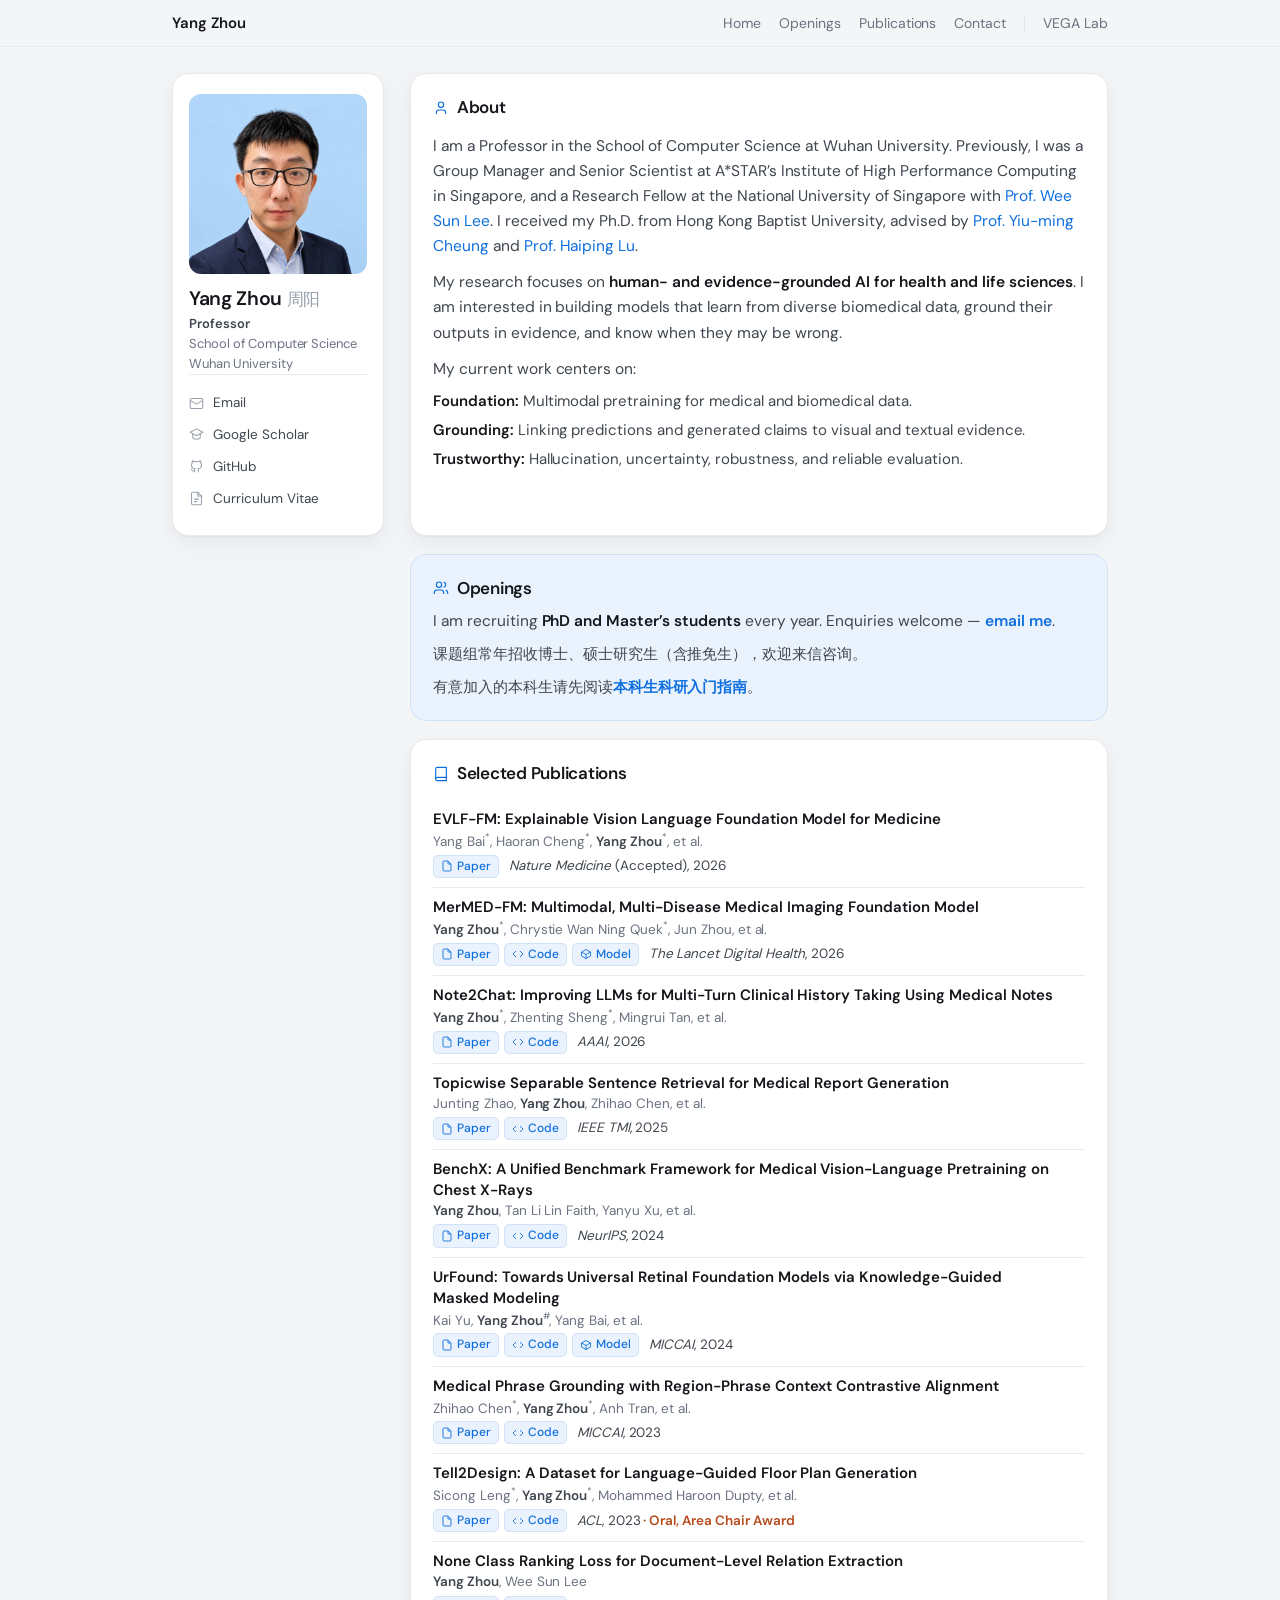
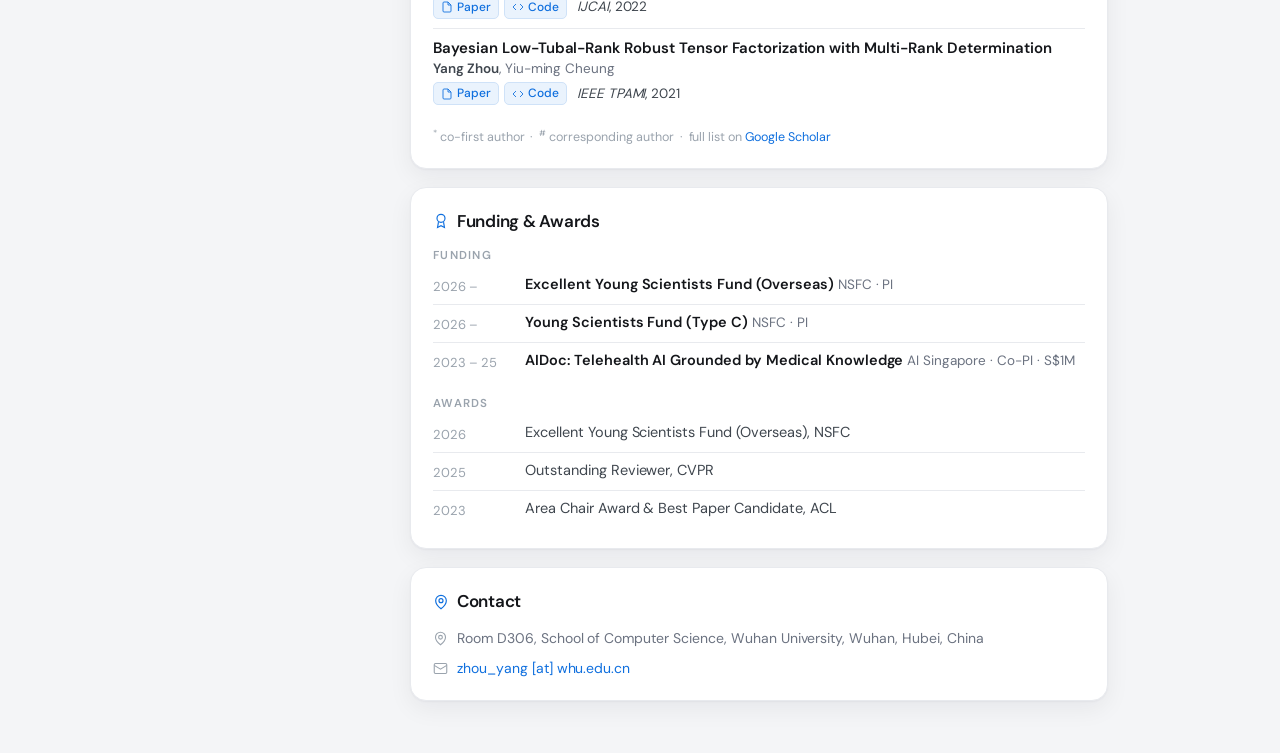
==== index.html @ aa8f76b2 "Lab landing page, DOI paper links, guide additions, committed reference generator - vega/index.html:" ====
<!doctype html>
<html lang="en">
<head>
<meta charset="utf-8">
<meta name="viewport" content="width=device-width, initial-scale=1">
<title>Yang Zhou — School of Computer Science, Wuhan University</title>
<meta name="description" content="Yang Zhou is a Professor in the School of Computer Science, Wuhan University, working on medical foundation models, vision–language models and trustworthy AI for healthcare.">
<meta name="author" content="Yang Zhou">
<link rel="icon" href="assets/favicon.svg" type="image/svg+xml">
<link rel="preload" as="font" type="font/woff2" href="assets/fonts/dmsans.woff2" crossorigin>
<link rel="stylesheet" href="assets/css/style.css">
<script type="application/ld+json">
{"@context":"https://schema.org","@type":"Person","name":"Yang Zhou","alternateName":"周阳",
"jobTitle":"Professor",
"affiliation":{"@type":"CollegeOrUniversity","name":"School of Computer Science, Wuhan University"},
"knowsAbout":["Medical image analysis","Foundation models","Vision-language models","Multimodal large language models","Trustworthy AI for healthcare"],
"sameAs":["https://scholar.google.com/citations?user=_-cbldUAAAAJ","https://github.com/yangzhou12"]}
</script>
</head>
<body>

<nav class="top">
  <div class="in">
    <a class="brand" href="#top">Yang Zhou</a>
    <ul>
      <li><a href="#top">Home</a></li>
      <li><a href="#openings">Openings</a></li>
      <li><a href="#publications">Publications</a></li>
      <li><a href="#contact">Contact</a></li>
      <li class="bar" aria-hidden="true"></li>
      <li><a href="vega/index.html">VEGA Lab</a></li>
    </ul>
  </div>
</nav>

<main class="shell" id="top">

  <aside class="rail card">
      <img src="assets/img/portrait.jpg" alt="Yang Zhou" width="180" height="180">
      <div>
        <h1>Yang Zhou <span class="cn">周阳</span></h1>
        <p class="post"><b>Professor</b><br>School of Computer Science<br>Wuhan University</p>
      </div>
      <nav>
        <a href="#contact" data-u="zhou_yang" data-d="whu.edu.cn"><svg class="icon" viewBox="0 0 24 24" fill="none" stroke="currentColor" aria-hidden="true"><rect x="2" y="4" width="20" height="16" rx="2"></rect><path d="m2 7 10 6 10-6"></path></svg>Email</a>
        <a href="https://scholar.google.com/citations?user=_-cbldUAAAAJ&amp;hl=en" rel="noopener"><svg class="icon" viewBox="0 0 24 24" fill="none" stroke="currentColor" aria-hidden="true"><path d="M12 3 2 8.5 12 14l10-5.5L12 3Z"></path><path d="M6 11v5.5c0 1.7 2.7 3 6 3s6-1.3 6-3V11"></path></svg>Google Scholar</a>
        <a href="https://github.com/yangzhou12" rel="noopener"><svg class="icon" viewBox="0 0 24 24" fill="none" stroke="currentColor" aria-hidden="true"><path d="M9 19c-4.5 1.5-4.5-2.5-6-3m12 5v-3.5c0-1 .1-1.4-.5-2 2.8-.3 5.5-1.4 5.5-6a4.6 4.6 0 0 0-1.3-3.2 4.3 4.3 0 0 0-.1-3.2s-1.1-.3-3.5 1.3a12 12 0 0 0-6.2 0C6.5 2.8 5.4 3.1 5.4 3.1a4.3 4.3 0 0 0-.1 3.2A4.6 4.6 0 0 0 4 9.5c0 4.6 2.7 5.7 5.5 6-.6.6-.6 1.2-.5 2V21"></path></svg>GitHub</a>
        <a href="ZY_CV_short.pdf"><svg class="icon" viewBox="0 0 24 24" fill="none" stroke="currentColor" aria-hidden="true"><path d="M14 2H6a2 2 0 0 0-2 2v16a2 2 0 0 0 2 2h12a2 2 0 0 0 2-2V8Z"></path><path d="M14 2v6h6"></path><path d="M8 13h8M8 17h5"></path></svg>Curriculum Vitae</a>
      </nav>
  </aside>

  <section class="card" id="about">
      <h2><svg class="icon" viewBox="0 0 24 24" fill="none" stroke="currentColor" aria-hidden="true"><path d="M19 21v-2a4 4 0 0 0-4-4H9a4 4 0 0 0-4 4v2"></path><circle cx="12" cy="7" r="4"></circle></svg> About</h2>
      <p>
        I am a Professor in the School of Computer Science at Wuhan University. Previously, I was a
        Group Manager and Senior Scientist at A*STAR&rsquo;s Institute of High Performance Computing
        in Singapore, and a Research Fellow at the National University of Singapore with
        <a href="https://www.comp.nus.edu.sg/~leews/" rel="noopener">Prof. Wee Sun Lee</a>.
        I received my Ph.D. from Hong Kong Baptist University, advised by
        <a href="https://www.comp.hkbu.edu.hk/~ymc/" rel="noopener">Prof. Yiu-ming Cheung</a>
        and <a href="https://haipinglu.github.io/" rel="noopener">Prof. Haiping Lu</a>.
      </p>
      <p>
        My research focuses on <b>human- and evidence-grounded AI for health and life sciences</b>.
        I am interested in building models that learn from diverse biomedical data, ground their
        outputs in evidence, and know when they may be wrong.
      </p>
      <p class="lead-in">My current work centers on:</p>
      <ul class="threads">
        <li><b>Foundation:</b> Multimodal pretraining for medical and biomedical data.</li>
        <li><b>Grounding:</b> Linking predictions and generated claims to visual and textual evidence.</li>
        <li><b>Trustworthy:</b> Hallucination, uncertainty, robustness, and reliable evaluation.</li>
      </ul>
  </section>

  <section class="card openings" id="openings">
      <h2><svg class="icon" viewBox="0 0 24 24" fill="none" stroke="currentColor" aria-hidden="true"><path d="M16 21v-2a4 4 0 0 0-4-4H6a4 4 0 0 0-4 4v2"></path><circle cx="9" cy="7" r="4"></circle><path d="M22 21v-2a4 4 0 0 0-3-3.9"></path><path d="M16 3.1a4 4 0 0 1 0 7.8"></path></svg> Openings</h2>
      <p>
        I am recruiting <b>PhD and Master&rsquo;s students</b> every year. Enquiries welcome &mdash;
        <a href="#contact" data-u="zhou_yang" data-d="whu.edu.cn">email me</a>.
      </p>
      <p class="zh" lang="zh-CN">课题组常年招收博士、硕士研究生（含推免生），欢迎来信咨询。</p>
      <p class="zh" lang="zh-CN">有意加入的本科生请先阅读<a href="vega/research-guide.html">本科生科研入门指南</a>。</p>
  </section>

  <section class="card" id="publications">
      <h2><svg class="icon" viewBox="0 0 24 24" fill="none" stroke="currentColor" aria-hidden="true"><path d="M4 19.5A2.5 2.5 0 0 1 6.5 17H20"></path><path d="M6.5 2H20v20H6.5A2.5 2.5 0 0 1 4 19.5v-15A2.5 2.5 0 0 1 6.5 2Z"></path></svg> Selected Publications</h2>
        <div class="pub">
          <div class="t">EVLF-FM: Explainable Vision Language Foundation Model for Medicine</div>
          <div class="au">Yang Bai<sup>*</sup>, Haoran Cheng<sup>*</sup>, <b>Yang Zhou</b><sup>*</sup>, et al.</div>
          <div class="vn"><span class="lk"><a href="https://arxiv.org/pdf/2509.24231" rel="noopener"><svg class="icon" viewBox="0 0 24 24" fill="none" stroke="currentColor" aria-hidden="true"><path d="M14 2H6a2 2 0 0 0-2 2v16a2 2 0 0 0 2 2h12a2 2 0 0 0 2-2V8Z"></path><path d="M14 2v6h6"></path></svg>Paper</a></span><span><em>Nature Medicine</em> (Accepted), 2026</span></div>
        </div>
        <div class="pub">
          <div class="t">MerMED-FM: Multimodal, Multi-Disease Medical Imaging Foundation Model</div>
          <div class="au"><b>Yang Zhou</b><sup>*</sup>, Chrystie Wan Ning Quek<sup>*</sup>, Jun Zhou, et al.</div>
          <div class="vn"><span class="lk"><a href="https://doi.org/10.1016/j.landig.2026.101007" rel="noopener"><svg class="icon" viewBox="0 0 24 24" fill="none" stroke="currentColor" aria-hidden="true"><path d="M14 2H6a2 2 0 0 0-2 2v16a2 2 0 0 0 2 2h12a2 2 0 0 0 2-2V8Z"></path><path d="M14 2v6h6"></path></svg>Paper</a><a href="https://github.com/yangzhou12/MerMED" rel="noopener"><svg class="icon" viewBox="0 0 24 24" fill="none" stroke="currentColor" aria-hidden="true"><path d="m16 18 6-6-6-6M8 6l-6 6 6 6"></path></svg>Code</a><a href="https://huggingface.co/youngzhou12/MerMED" rel="noopener"><svg class="icon" viewBox="0 0 24 24" fill="none" stroke="currentColor" aria-hidden="true"><path d="m21 8-9-5-9 5v8l9 5 9-5Z"></path><path d="m3 8 9 5 9-5"></path><path d="M12 13v9"></path></svg>Model</a></span><span><em>The Lancet Digital Health</em>, 2026</span></div>
        </div>
        <div class="pub">
          <div class="t">Note2Chat: Improving LLMs for Multi-Turn Clinical History Taking Using Medical Notes</div>
          <div class="au"><b>Yang Zhou</b><sup>*</sup>, Zhenting Sheng<sup>*</sup>, Mingrui Tan, et al.</div>
          <div class="vn"><span class="lk"><a href="https://ojs.aaai.org/index.php/AAAI/article/view/40821/44782" rel="noopener"><svg class="icon" viewBox="0 0 24 24" fill="none" stroke="currentColor" aria-hidden="true"><path d="M14 2H6a2 2 0 0 0-2 2v16a2 2 0 0 0 2 2h12a2 2 0 0 0 2-2V8Z"></path><path d="M14 2v6h6"></path></svg>Paper</a><a href="https://github.com/zhentingsheng/Note2Chat" rel="noopener"><svg class="icon" viewBox="0 0 24 24" fill="none" stroke="currentColor" aria-hidden="true"><path d="m16 18 6-6-6-6M8 6l-6 6 6 6"></path></svg>Code</a></span><span><em>AAAI</em>, 2026</span></div>
        </div>
        <div class="pub">
          <div class="t">Topicwise Separable Sentence Retrieval for Medical Report Generation</div>
          <div class="au">Junting Zhao, <b>Yang Zhou</b>, Zhihao Chen, et al.</div>
          <div class="vn"><span class="lk"><a href="https://doi.org/10.1109/TMI.2024.3507076" rel="noopener"><svg class="icon" viewBox="0 0 24 24" fill="none" stroke="currentColor" aria-hidden="true"><path d="M14 2H6a2 2 0 0 0-2 2v16a2 2 0 0 0 2 2h12a2 2 0 0 0 2-2V8Z"></path><path d="M14 2v6h6"></path></svg>Paper</a><a href="https://github.com/CindyZJT/Teaser" rel="noopener"><svg class="icon" viewBox="0 0 24 24" fill="none" stroke="currentColor" aria-hidden="true"><path d="m16 18 6-6-6-6M8 6l-6 6 6 6"></path></svg>Code</a></span><span><em>IEEE TMI</em>, 2025</span></div>
        </div>
        <div class="pub">
          <div class="t">BenchX: A Unified Benchmark Framework for Medical Vision-Language Pretraining on Chest X-Rays</div>
          <div class="au"><b>Yang Zhou</b>, Tan Li Lin Faith, Yanyu Xu, et al.</div>
          <div class="vn"><span class="lk"><a href="https://proceedings.neurips.cc/paper_files/paper/2024/file/0cb35e10bf7bb73d10c12414edbd63fd-Paper-Datasets_and_Benchmarks_Track.pdf" rel="noopener"><svg class="icon" viewBox="0 0 24 24" fill="none" stroke="currentColor" aria-hidden="true"><path d="M14 2H6a2 2 0 0 0-2 2v16a2 2 0 0 0 2 2h12a2 2 0 0 0 2-2V8Z"></path><path d="M14 2v6h6"></path></svg>Paper</a><a href="https://github.com/yangzhou12/BenchX" rel="noopener"><svg class="icon" viewBox="0 0 24 24" fill="none" stroke="currentColor" aria-hidden="true"><path d="m16 18 6-6-6-6M8 6l-6 6 6 6"></path></svg>Code</a></span><span><em>NeurIPS</em>, 2024</span></div>
        </div>
        <div class="pub">
          <div class="t">UrFound: Towards Universal Retinal Foundation Models via Knowledge-Guided Masked Modeling</div>
          <div class="au">Kai Yu, <b>Yang Zhou</b><sup>#</sup>, Yang Bai, et al.</div>
          <div class="vn"><span class="lk"><a href="https://doi.org/10.1007/978-3-031-72390-2_70" rel="noopener"><svg class="icon" viewBox="0 0 24 24" fill="none" stroke="currentColor" aria-hidden="true"><path d="M14 2H6a2 2 0 0 0-2 2v16a2 2 0 0 0 2 2h12a2 2 0 0 0 2-2V8Z"></path><path d="M14 2v6h6"></path></svg>Paper</a><a href="https://github.com/yukkai/UrFound" rel="noopener"><svg class="icon" viewBox="0 0 24 24" fill="none" stroke="currentColor" aria-hidden="true"><path d="m16 18 6-6-6-6M8 6l-6 6 6 6"></path></svg>Code</a><a href="https://huggingface.co/yyyyk/UrFound" rel="noopener"><svg class="icon" viewBox="0 0 24 24" fill="none" stroke="currentColor" aria-hidden="true"><path d="m21 8-9-5-9 5v8l9 5 9-5Z"></path><path d="m3 8 9 5 9-5"></path><path d="M12 13v9"></path></svg>Model</a></span><span><em>MICCAI</em>, 2024</span></div>
        </div>
        <div class="pub">
          <div class="t">Medical Phrase Grounding with Region-Phrase Context Contrastive Alignment</div>
          <div class="au">Zhihao Chen<sup>*</sup>, <b>Yang Zhou</b><sup>*</sup>, Anh Tran, et al.</div>
          <div class="vn"><span class="lk"><a href="https://doi.org/10.1007/978-3-031-43990-2_35" rel="noopener"><svg class="icon" viewBox="0 0 24 24" fill="none" stroke="currentColor" aria-hidden="true"><path d="M14 2H6a2 2 0 0 0-2 2v16a2 2 0 0 0 2 2h12a2 2 0 0 0 2-2V8Z"></path><path d="M14 2v6h6"></path></svg>Paper</a><a href="https://github.com/eraserNut/MedRPG" rel="noopener"><svg class="icon" viewBox="0 0 24 24" fill="none" stroke="currentColor" aria-hidden="true"><path d="m16 18 6-6-6-6M8 6l-6 6 6 6"></path></svg>Code</a></span><span><em>MICCAI</em>, 2023</span></div>
        </div>
        <div class="pub">
          <div class="t">Tell2Design: A Dataset for Language-Guided Floor Plan Generation</div>
          <div class="au">Sicong Leng<sup>*</sup>, <b>Yang Zhou</b><sup>*</sup>, Mohammed Haroon Dupty, et al.</div>
          <div class="vn"><span class="lk"><a href="https://aclanthology.org/2023.acl-long.820.pdf" rel="noopener"><svg class="icon" viewBox="0 0 24 24" fill="none" stroke="currentColor" aria-hidden="true"><path d="M14 2H6a2 2 0 0 0-2 2v16a2 2 0 0 0 2 2h12a2 2 0 0 0 2-2V8Z"></path><path d="M14 2v6h6"></path></svg>Paper</a><a href="https://github.com/LengSicong/Tell2Design" rel="noopener"><svg class="icon" viewBox="0 0 24 24" fill="none" stroke="currentColor" aria-hidden="true"><path d="m16 18 6-6-6-6M8 6l-6 6 6 6"></path></svg>Code</a></span><span><em>ACL</em>, 2023<span class="award"> &middot; Oral, Area Chair Award</span></span></div>
        </div>
        <div class="pub">
          <div class="t">None Class Ranking Loss for Document-Level Relation Extraction</div>
          <div class="au"><b>Yang Zhou</b>, Wee Sun Lee</div>
          <div class="vn"><span class="lk"><a href="https://www.ijcai.org/proceedings/2022/0630.pdf" rel="noopener"><svg class="icon" viewBox="0 0 24 24" fill="none" stroke="currentColor" aria-hidden="true"><path d="M14 2H6a2 2 0 0 0-2 2v16a2 2 0 0 0 2 2h12a2 2 0 0 0 2-2V8Z"></path><path d="M14 2v6h6"></path></svg>Paper</a><a href="https://github.com/yangzhou12/NCRL" rel="noopener"><svg class="icon" viewBox="0 0 24 24" fill="none" stroke="currentColor" aria-hidden="true"><path d="m16 18 6-6-6-6M8 6l-6 6 6 6"></path></svg>Code</a></span><span><em>IJCAI</em>, 2022</span></div>
        </div>
        <div class="pub">
          <div class="t">Bayesian Low-Tubal-Rank Robust Tensor Factorization with Multi-Rank Determination</div>
          <div class="au"><b>Yang Zhou</b>, Yiu-ming Cheung</div>
          <div class="vn"><span class="lk"><a href="https://doi.org/10.1109/TPAMI.2019.2923240" rel="noopener"><svg class="icon" viewBox="0 0 24 24" fill="none" stroke="currentColor" aria-hidden="true"><path d="M14 2H6a2 2 0 0 0-2 2v16a2 2 0 0 0 2 2h12a2 2 0 0 0 2-2V8Z"></path><path d="M14 2v6h6"></path></svg>Paper</a><a href="https://github.com/yangzhou12/BTRTF" rel="noopener"><svg class="icon" viewBox="0 0 24 24" fill="none" stroke="currentColor" aria-hidden="true"><path d="m16 18 6-6-6-6M8 6l-6 6 6 6"></path></svg>Code</a></span><span><em>IEEE TPAMI</em>, 2021</span></div>
        </div>
      <p class="note">
        <sup>*</sup> co-first author &nbsp;&middot;&nbsp; <sup>#</sup> corresponding author
        &nbsp;&middot;&nbsp; full list on <a href="https://scholar.google.com/citations?user=_-cbldUAAAAJ&amp;hl=en" rel="noopener">Google Scholar</a>
      </p>
  </section>

  <section class="card" id="funding">
      <h2><svg class="icon" viewBox="0 0 24 24" fill="none" stroke="currentColor" aria-hidden="true"><circle cx="12" cy="8" r="6"></circle><path d="m8.2 13.6-1.4 8L12 19l5.2 2.6-1.4-8"></path></svg> Funding &amp; Awards</h2>
      <h3>Funding</h3>
        <div class="row rec"><div class="yr">2026 &ndash;</div><div class="d"><b>Excellent Young Scientists Fund (Overseas)</b> <span class="m">NSFC &middot; PI</span></div></div>
        <div class="row rec"><div class="yr">2026 &ndash;</div><div class="d"><b>Young Scientists Fund (Type C)</b> <span class="m">NSFC &middot; PI</span></div></div>
        <div class="row rec"><div class="yr">2023 &ndash; 25</div><div class="d"><b>AIDoc: Telehealth AI Grounded by Medical Knowledge</b> <span class="m">AI Singapore &middot; Co-PI &middot; S$1M</span></div></div>
      <h3>Awards</h3>
        <div class="row rec"><div class="yr">2026</div><div class="d">Excellent Young Scientists Fund (Overseas), NSFC</div></div>
        <div class="row rec"><div class="yr">2025</div><div class="d">Outstanding Reviewer, CVPR</div></div>
        <div class="row rec"><div class="yr">2023</div><div class="d">Area Chair Award &amp; Best Paper Candidate, ACL</div></div>
  </section>

  <section class="card" id="contact">
      <h2><svg class="icon" viewBox="0 0 24 24" fill="none" stroke="currentColor" aria-hidden="true"><path d="M20 10c0 6-8 12-8 12s-8-6-8-12a8 8 0 0 1 16 0Z"></path><circle cx="12" cy="10" r="3"></circle></svg> Contact</h2>
      <div class="foot">
        <span><svg class="icon" viewBox="0 0 24 24" fill="none" stroke="currentColor" aria-hidden="true"><path d="M20 10c0 6-8 12-8 12s-8-6-8-12a8 8 0 0 1 16 0Z"></path><circle cx="12" cy="10" r="3"></circle></svg>Room D306, School of Computer Science, Wuhan University, Wuhan, Hubei, China</span>
        <span><svg class="icon" viewBox="0 0 24 24" fill="none" stroke="currentColor" aria-hidden="true"><rect x="2" y="4" width="20" height="16" rx="2"></rect><path d="m2 7 10 6 10-6"></path></svg><a data-u="zhou_yang" data-d="whu.edu.cn">zhou_yang [at] whu.edu.cn</a></span>
      </div>
  </section>

</main>

<script>
/* No address appears in the markup or in the rendered text: links carry the
   parts, and the mailto: is assembled at runtime. Beats regex harvesters at
   both levels; the visible "[at]" form stays readable with JS off. */
(function () {
  var a = document.querySelectorAll('a[data-u]'), i, s;
  for (i = 0; i < a.length; i++) {
    s = a[i].getAttribute('data-s');
    a[i].href = 'mailto:' + a[i].getAttribute('data-u') + '@' + a[i].getAttribute('data-d') +
      (s ? '?subject=' + encodeURIComponent(s) : '');
  }
})();
</script>
</body>
</html>
---- assets/css/style.css ----
/* ==========================================================================
   Yang Zhou — School of Computer Science, Wuhan University
   Layout system follows maureenzou.github.io: a 980px shell split into an
   identity rail plus a fluid content column, white cards on a light grey
   ground, soft shadows, a compact type scale, and page-level tabs on top.
   Every list on the page shares one row grid, so years and text align
   across publications, funding and awards.
   DM Sans is self-hosted from assets/fonts/ — nothing loads from a CDN, so
   the page renders identically inside and outside China.
   ========================================================================== */

@font-face{font-family:'DM Sans';font-style:normal;font-weight:300 700;
  font-display:swap;src:url('../fonts/dmsans.woff2') format('woff2')}

:root{
  --shell:980px;
  --rail:212px;
  --gutter:78px;            /* one left column for every list; fits "Foundation" */
  --bg:#f4f5f7;
  --card:#ffffff;
  --ink:#14161a;
  --body:#3f464e;
  --muted:#6b7280;
  --faint:#9aa3ad;
  --line:#e8eaee;
  --line-2:#dfe3e8;
  --accent:#0f6fde;
  --accent-dark:#0a52a8;
  --accent-soft:#eaf3fd;
  --accent-edge:#cfe2f8;
  --award:#b4491c;
  --r:12px;
  --r-lg:16px;
  --shadow:0 1px 2px rgba(16,24,40,.04), 0 8px 24px rgba(16,24,40,.06);
  --font:'DM Sans',-apple-system,BlinkMacSystemFont,'Segoe UI',
         'PingFang SC','Hiragino Sans GB','Microsoft YaHei',Helvetica,Arial,sans-serif;
}

*,*::before,*::after{box-sizing:border-box}
body{
  margin:0;background:var(--bg);color:var(--body);
  font-family:var(--font);font-size:15.5px;line-height:1.62;
  letter-spacing:-.002em;font-synthesis:weight style;-webkit-font-smoothing:antialiased;
}
img{max-width:100%;display:block}
p{margin:0 0 11px}
ul{margin:0;padding:0;list-style:none}
sup{font-size:.7em}
b,strong{font-weight:600;color:var(--ink)}
em{font-style:italic}
code{font-family:ui-monospace,Menlo,Consolas,monospace;font-size:.84em;
  background:#f1f4f8;border:1px solid var(--line);border-radius:4px;padding:1px 5px;color:var(--ink)}
a{color:var(--accent);text-decoration:none}
a:hover{color:var(--accent-dark);text-decoration:underline;text-underline-offset:2px}
:focus-visible{outline:2px solid var(--accent);outline-offset:2px;border-radius:3px}
.icon{width:15px;height:15px;flex:none;stroke-width:1.75}

/* --------------------------------------------------------------- topbar -- */
.top{position:sticky;top:0;z-index:30;background:rgba(244,245,247,.9);
  backdrop-filter:saturate(180%) blur(10px);border-bottom:1px solid var(--line)}
.top .in{max-width:var(--shell);margin:0 auto;padding:11px 22px;
  display:flex;align-items:center;justify-content:space-between;gap:16px}
.top .brand{font-size:15px;font-weight:600;color:var(--ink);white-space:nowrap}
.top .brand:hover{color:var(--accent);text-decoration:none}
.top ul{display:flex;align-items:center;gap:18px;font-size:14px;
  overflow-x:auto;scrollbar-width:none}
.top ul::-webkit-scrollbar{display:none}
.top ul a{color:var(--muted);white-space:nowrap}
.top ul a:hover{color:var(--accent);text-decoration:none}
.top .bar{width:1px;height:15px;background:var(--line-2);flex:none}

/* ---------------------------------------------------------------- shell -- */
/* the rail and the About card share grid row 1, so they are the same height;
   every later section sits alone in column 2 */
.shell{max-width:var(--shell);margin:0 auto;padding:26px 22px 52px;
  display:grid;grid-template-columns:var(--rail) minmax(0,1fr);gap:18px 26px}
.shell > .rail{grid-column:1;grid-row:1}
.shell > section{grid-column:2}

/* ----------------------------------------------------------------- rail -- */
/* not sticky: it scrolls with the page */
.rail.card{padding:20px 16px;display:flex;flex-direction:column}
.rail img{width:100%;border-radius:var(--r);margin-bottom:13px}
.rail h1{margin:0 0 3px;font-size:19.5px;font-weight:600;color:var(--ink);
  letter-spacing:-.018em;line-height:1.2}
.rail h1 .cn{color:var(--faint);font-weight:400;font-size:.85em}
.rail .post{margin:0;font-size:13px;line-height:1.55;color:var(--muted)}
.rail .post b{color:var(--body);font-weight:600}
.rail nav{display:flex;flex-direction:column;margin-top:auto;
  padding-top:12px;border-top:1px solid var(--line)}
.rail nav a{display:flex;align-items:center;gap:9px;padding:5px 0;
  font-size:13.5px;color:var(--body)}
.rail nav a:hover{color:var(--accent);text-decoration:none}
.rail nav .icon{color:var(--faint)}
.rail nav a:hover .icon{color:var(--accent)}

/* ---------------------------------------------------------------- cards -- */
.card{background:var(--card);border:1px solid var(--line);border-radius:var(--r-lg);
  box-shadow:var(--shadow)}
.shell > section.card{padding:20px 22px;min-width:0}
h2{margin:0 0 12px;font-size:17px;font-weight:600;color:var(--ink);
  letter-spacing:-.015em;display:flex;align-items:center;gap:8px}
h2 .icon{width:16px;height:16px;color:var(--accent)}
.card > p:last-child{margin-bottom:0}

/* ------------------------------------------------------- research threads -- */
/* the label runs inline so each item gets the card's full width and a
   larger size; 15px leaves the longest line ~5% spare */
.lead-in{margin-bottom:8px}
.threads{display:flex;flex-direction:column;gap:6px;margin:0}
.threads li{font-size:15px;line-height:1.55;color:var(--body);text-wrap:pretty}
.threads li b{color:var(--ink);font-weight:600}

/* ------------------------------------------------------------------ rows -- */
/* publications, funding and awards all share this grid so they line up */
.row{display:grid;grid-template-columns:var(--gutter) minmax(0,1fr);gap:0 14px;padding:10px 0}
.row + .row{border-top:1px solid var(--line)}
.row .yr{color:var(--faint);font-size:13px;padding-top:2px;
  font-variant-numeric:tabular-nums;white-space:nowrap}
/* publications: title / authors / links then venue-year-award */
.pub{padding:9px 0}
.pub + .pub{border-top:1px solid var(--line)}
.pub .t{font-size:15px;font-weight:600;color:var(--ink);line-height:1.4;text-wrap:pretty}
.pub .au{font-size:13.5px;color:var(--muted);line-height:1.5}
.pub .au b{color:var(--body);font-weight:600}
.pub .vn{display:flex;flex-wrap:wrap;align-items:center;gap:4px 10px;
  font-size:13.5px;color:var(--body);line-height:1.5;margin-top:3px}
.pub .vn em{color:inherit;font-style:italic}
.pub .award{color:var(--award);font-weight:600}
.pub .lk{display:inline-flex;gap:5px;flex:none}
.pub .lk a{display:inline-flex;align-items:center;gap:4px;font-size:12px;font-weight:500;
  color:var(--accent);border:1px solid var(--accent-edge);background:var(--accent-soft);
  border-radius:5px;padding:1px 7px;line-height:1.6;white-space:nowrap}
.pub .lk a:hover{background:var(--accent);border-color:var(--accent);color:#fff;text-decoration:none}
.pub .lk .icon{width:12px;height:12px}
.note{color:var(--faint);font-size:12.5px;padding-top:12px;margin:0}

.rec{padding:7px 0}
.rec .d{font-size:14.5px;line-height:1.5;text-wrap:pretty}
.rec .d b{color:var(--ink);font-weight:600}
.rec .d .m{color:var(--muted);font-size:13.5px;white-space:nowrap}
h3{margin:15px 0 1px;font-size:11.5px;font-weight:600;letter-spacing:.11em;
  text-transform:uppercase;color:var(--faint)}
h3:first-of-type{margin-top:0}

/* -------------------------------------------------------------- openings -- */
/* the one call to action on the page, so it is the one tinted card */
.openings{background:var(--accent-soft);border-color:var(--accent-edge);box-shadow:none}
.openings.card{padding:15px 22px}
.openings h2{margin-bottom:7px}
.openings a{font-weight:600}
.zh{font-size:14.5px;line-height:1.8}
.openings p{margin:0 0 7px}
.openings p:last-child{margin-bottom:0}

/* --------------------------------------------------------------- contact -- */
.foot{display:flex;flex-direction:column;gap:7px;font-size:14px;color:var(--muted)}
.foot > span{display:flex;align-items:center;gap:9px;min-width:0}
.foot .icon{color:var(--faint)}

/* ------------------------------------------------------------ responsive -- */
@media (max-width:860px){
  .shell{grid-template-columns:1fr;gap:18px;padding:18px 16px 44px}
  .shell > .rail,.shell > section{grid-column:1}
  .rail.card{display:grid;grid-template-columns:110px minmax(0,1fr);gap:0 16px;align-items:start}
  .rail img{margin:0}
  .rail nav{flex-direction:row;flex-wrap:wrap;gap:0 18px;grid-column:1/-1;margin-top:13px}
}
@media (max-width:560px){
  .rail.card{grid-template-columns:1fr}
  .rail img{width:124px;margin-bottom:12px}
  .row{grid-template-columns:1fr;gap:0}
  .row .yr{padding-top:0}
}
@media print{
  .top,.rail nav,.pub .lk{display:none}
  body{background:#fff;font-size:10pt;color:#000}
  .shell{display:block;max-width:none;padding:0}
  .card{border:0;box-shadow:none;padding:0!important}
  .row,.pub{break-inside:avoid}
}
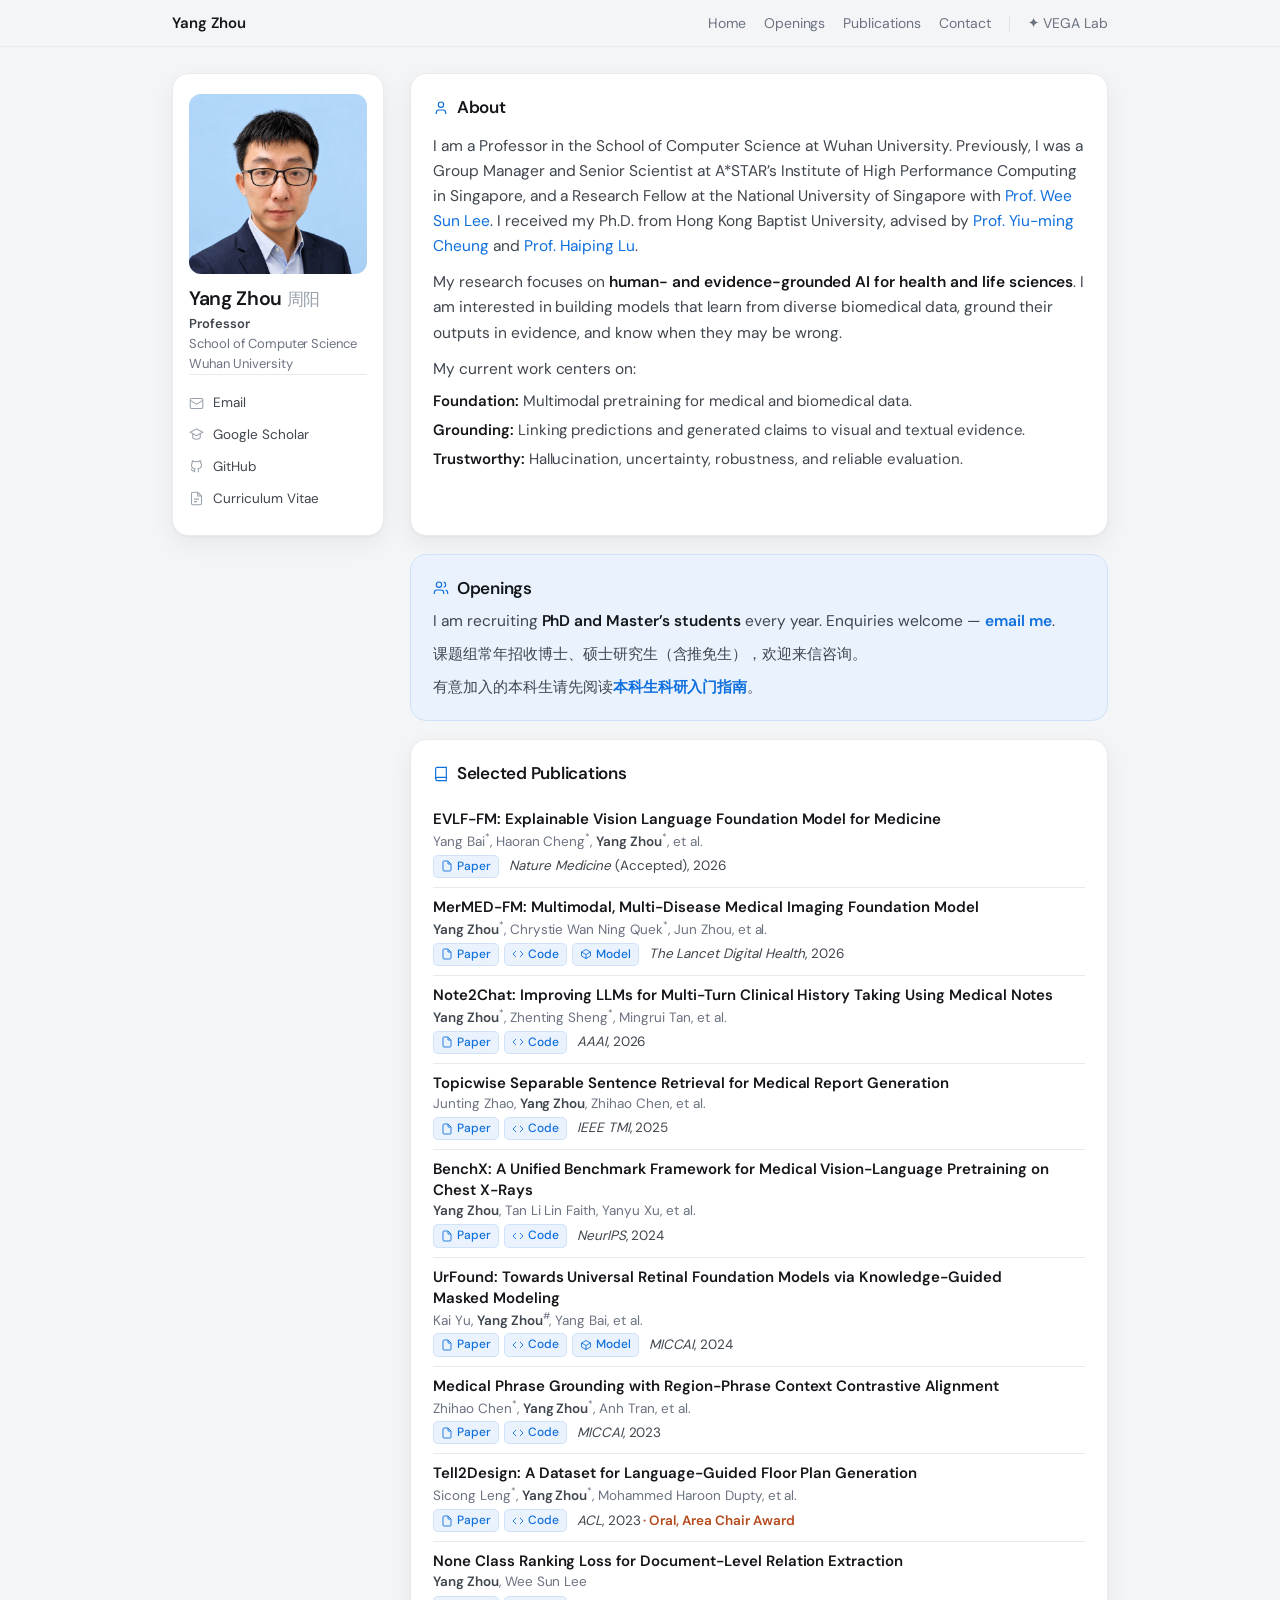
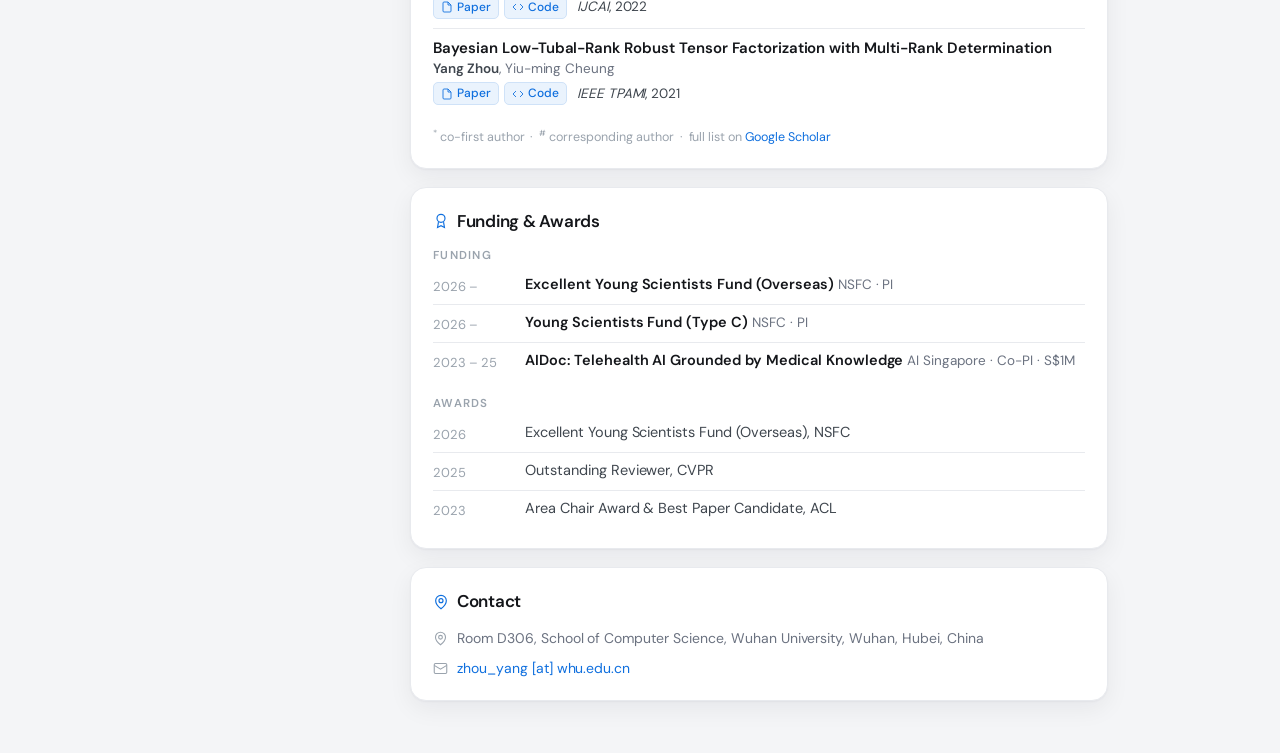
==== commit fdcd8d87: "Lab page: one-line headline, magnitude-scale figure, aligned tiles; VEGA star mark site-wide The lab" ====
--- a/index.html
+++ b/index.html
@@ -28,7 +28,7 @@
       <li><a href="#publications">Publications</a></li>
       <li><a href="#contact">Contact</a></li>
       <li class="bar" aria-hidden="true"></li>
-      <li><a href="vega/index.html">VEGA Lab</a></li>
+      <li><a href="vega/index.html"><svg class="vega-star" viewBox="0 0 24 24" aria-hidden="true"><path d="M12 1.5c.9 5.9 4.6 9.6 10.5 10.5-5.9.9-9.6 4.6-10.5 10.5C11.1 16.6 7.4 12.9 1.5 12 7.4 11.1 11.1 7.4 12 1.5z"/></svg>VEGA Lab</a></li>
     </ul>
   </div>
 </nav>
--- a/assets/css/style.css
+++ b/assets/css/style.css
@@ -24,6 +24,7 @@
   --faint:#9aa3ad;
   --line:#e8eaee;
   --line-2:#dfe3e8;
+  --surface-2:#f7f9fb;      /* tinted surface: pre, th, overview grid on the guide */
   --accent:#0f6fde;
   --accent-dark:#0a52a8;
   --accent-soft:#eaf3fd;
@@ -54,6 +55,8 @@
 a:hover{color:var(--accent-dark);text-decoration:underline;text-underline-offset:2px}
 :focus-visible{outline:2px solid var(--accent);outline-offset:2px;border-radius:3px}
 .icon{width:15px;height:15px;flex:none;stroke-width:1.75}
+.vega-star{width:.8em;height:.8em;fill:var(--accent);vertical-align:-.06em;margin-right:.3em}
+.top .vega-star{fill:currentColor}
 
 /* --------------------------------------------------------------- topbar -- */
 .top{position:sticky;top:0;z-index:30;background:rgba(244,245,247,.9);
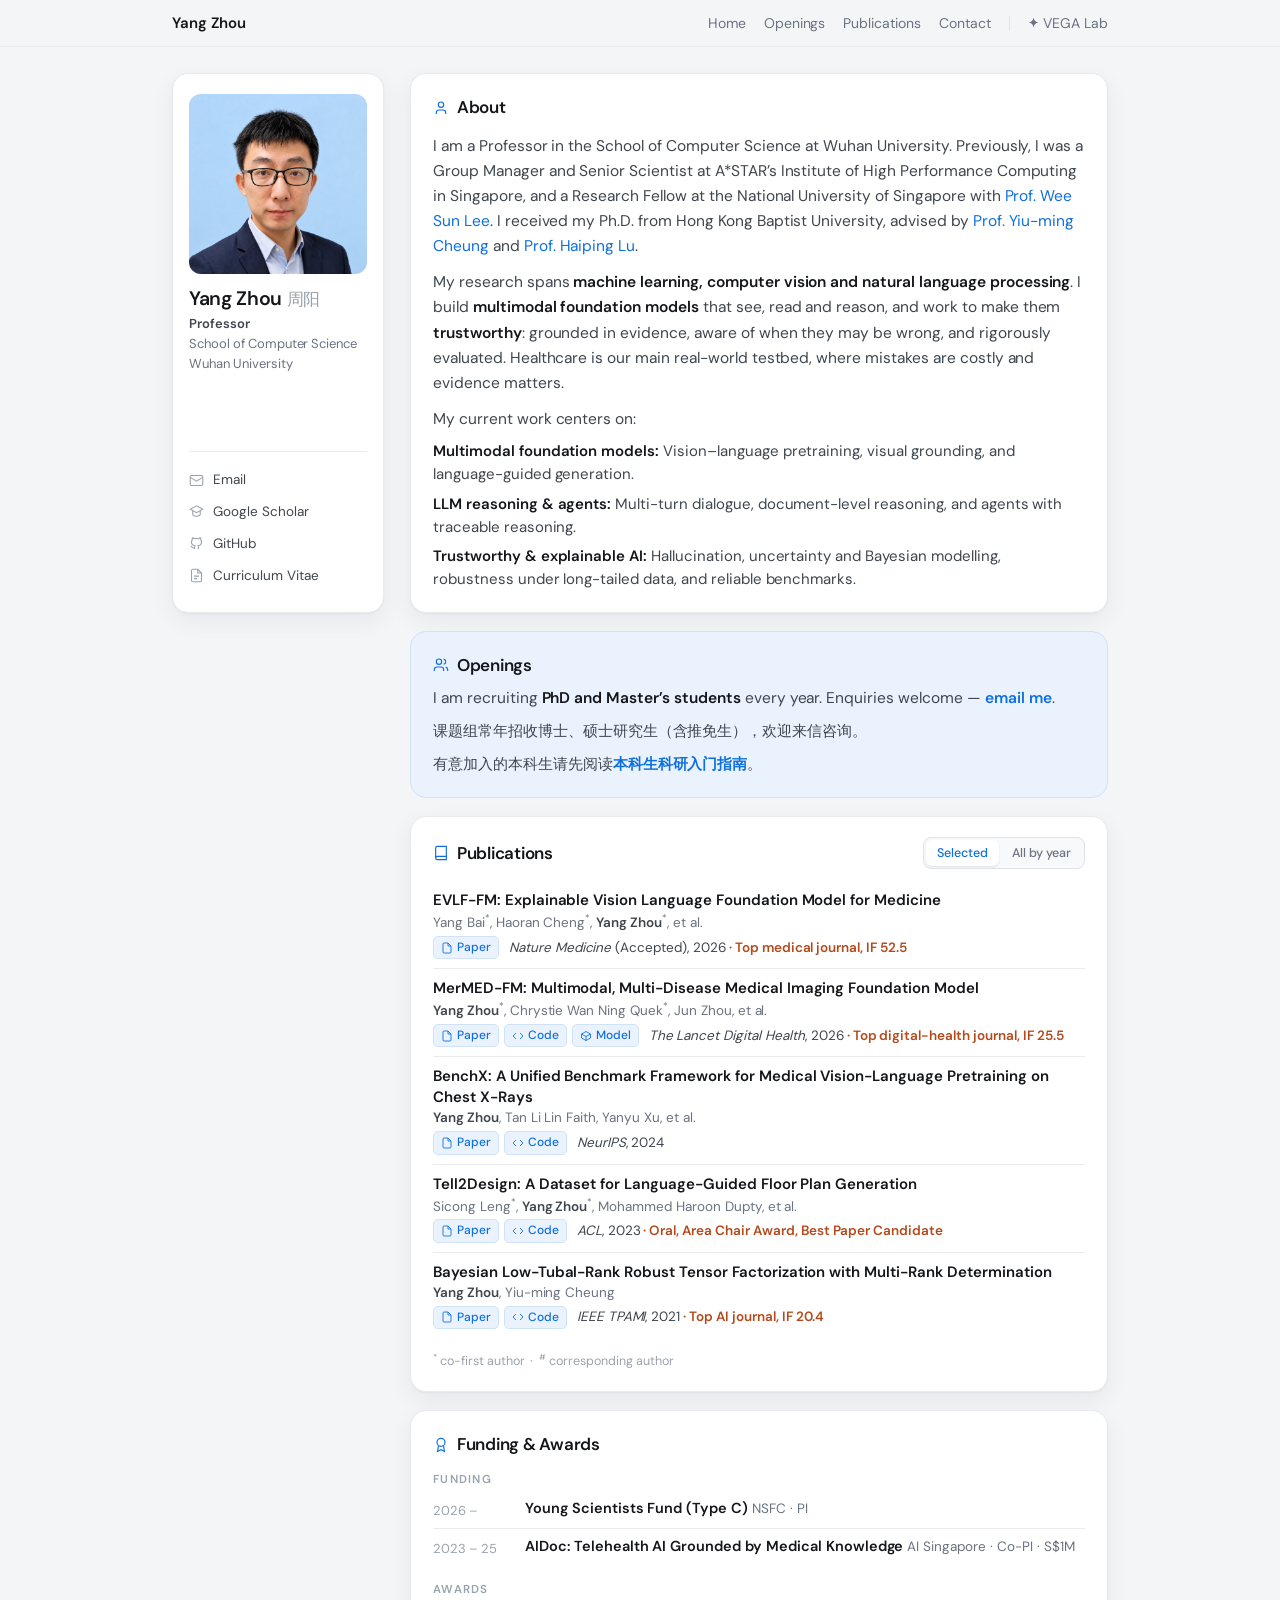
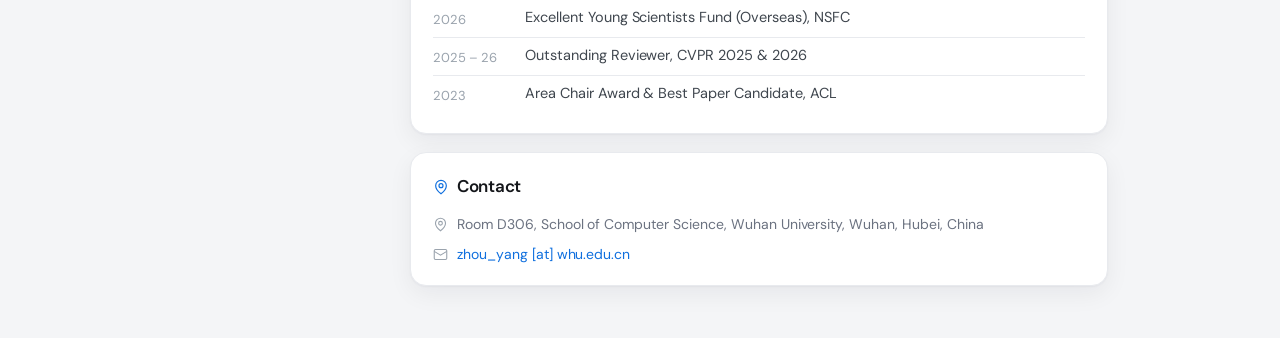
==== commit b1dd51af: "Homepage: AI-first research interests, Selected / All-by-year publications - About: research spans M" ====
--- a/index.html
+++ b/index.html
@@ -4,16 +4,23 @@
 <meta charset="utf-8">
 <meta name="viewport" content="width=device-width, initial-scale=1">
 <title>Yang Zhou — School of Computer Science, Wuhan University</title>
-<meta name="description" content="Yang Zhou is a Professor in the School of Computer Science, Wuhan University, working on medical foundation models, vision–language models and trustworthy AI for healthcare.">
+<meta name="description" content="Yang Zhou is a Professor in the School of Computer Science, Wuhan University, working on multimodal foundation models, LLM reasoning and agents, and trustworthy AI.">
 <meta name="author" content="Yang Zhou">
+<link rel="canonical" href="https://yangzhou-whu.github.io/">
+<meta property="og:type" content="profile">
+<meta property="og:url" content="https://yangzhou-whu.github.io/">
+<meta property="og:title" content="Yang Zhou — School of Computer Science, Wuhan University">
+<meta property="og:description" content="Yang Zhou is a Professor in the School of Computer Science, Wuhan University, working on multimodal foundation models, LLM reasoning and agents, and trustworthy AI.">
+<meta property="og:image" content="https://yangzhou-whu.github.io/assets/img/portrait.jpg">
 <link rel="icon" href="assets/favicon.svg" type="image/svg+xml">
 <link rel="preload" as="font" type="font/woff2" href="assets/fonts/dmsans.woff2" crossorigin>
 <link rel="stylesheet" href="assets/css/style.css">
+<script>document.documentElement.className += " js";</script>
 <script type="application/ld+json">
-{"@context":"https://schema.org","@type":"Person","name":"Yang Zhou","alternateName":"周阳",
+{"@context":"https://schema.org","@type":"Person","name":"Yang Zhou","url":"https://yangzhou-whu.github.io/","image":"https://yangzhou-whu.github.io/assets/img/portrait.jpg","alternateName":"周阳",
 "jobTitle":"Professor",
 "affiliation":{"@type":"CollegeOrUniversity","name":"School of Computer Science, Wuhan University"},
-"knowsAbout":["Medical image analysis","Foundation models","Vision-language models","Multimodal large language models","Trustworthy AI for healthcare"],
+"knowsAbout":["Machine learning","Computer vision","Natural language processing","Multimodal foundation models","Vision-language models","Large language models","AI agents","Trustworthy AI","Explainable AI"],
 "sameAs":["https://scholar.google.com/citations?user=_-cbldUAAAAJ","https://github.com/yangzhou12"]}
 </script>
 </head>
@@ -61,15 +68,17 @@
         and <a href="https://haipinglu.github.io/" rel="noopener">Prof. Haiping Lu</a>.
       </p>
       <p>
-        My research focuses on <b>human- and evidence-grounded AI for health and life sciences</b>.
-        I am interested in building models that learn from diverse biomedical data, ground their
-        outputs in evidence, and know when they may be wrong.
+        My research spans <b>machine learning, computer vision and natural language processing</b>.
+        I build <b>multimodal foundation models</b> that see, read and reason, and work to make them
+        <b>trustworthy</b>: grounded in evidence, aware of when they may be wrong, and rigorously
+        evaluated. Healthcare is our main real-world testbed, where mistakes are costly and evidence
+        matters.
       </p>
       <p class="lead-in">My current work centers on:</p>
       <ul class="threads">
-        <li><b>Foundation:</b> Multimodal pretraining for medical and biomedical data.</li>
-        <li><b>Grounding:</b> Linking predictions and generated claims to visual and textual evidence.</li>
-        <li><b>Trustworthy:</b> Hallucination, uncertainty, robustness, and reliable evaluation.</li>
+        <li><b>Multimodal foundation models:</b> Vision&ndash;language pretraining, visual grounding, and language-guided generation.</li>
+        <li><b>LLM reasoning &amp; agents:</b> Multi-turn dialogue, document-level reasoning, and agents with traceable reasoning.</li>
+        <li><b>Trustworthy &amp; explainable AI:</b> Hallucination, uncertainty and Bayesian modelling, robustness under long-tailed data, and reliable benchmarks.</li>
       </ul>
   </section>
 
@@ -84,72 +93,93 @@
   </section>
 
   <section class="card" id="publications">
-      <h2><svg class="icon" viewBox="0 0 24 24" fill="none" stroke="currentColor" aria-hidden="true"><path d="M4 19.5A2.5 2.5 0 0 1 6.5 17H20"></path><path d="M6.5 2H20v20H6.5A2.5 2.5 0 0 1 4 19.5v-15A2.5 2.5 0 0 1 6.5 2Z"></path></svg> Selected Publications</h2>
-        <div class="pub">
-          <div class="t">EVLF-FM: Explainable Vision Language Foundation Model for Medicine</div>
-          <div class="au">Yang Bai<sup>*</sup>, Haoran Cheng<sup>*</sup>, <b>Yang Zhou</b><sup>*</sup>, et al.</div>
-          <div class="vn"><span class="lk"><a href="https://arxiv.org/pdf/2509.24231" rel="noopener"><svg class="icon" viewBox="0 0 24 24" fill="none" stroke="currentColor" aria-hidden="true"><path d="M14 2H6a2 2 0 0 0-2 2v16a2 2 0 0 0 2 2h12a2 2 0 0 0 2-2V8Z"></path><path d="M14 2v6h6"></path></svg>Paper</a></span><span><em>Nature Medicine</em> (Accepted), 2026</span></div>
+      <div class="sec-head">
+        <h2><svg class="icon" viewBox="0 0 24 24" fill="none" stroke="currentColor" aria-hidden="true"><path d="M4 19.5A2.5 2.5 0 0 1 6.5 17H20"></path><path d="M6.5 2H20v20H6.5A2.5 2.5 0 0 1 4 19.5v-15A2.5 2.5 0 0 1 6.5 2Z"></path></svg> Publications</h2>
+        <div class="seg" role="tablist" aria-label="Publication list">
+          <button type="button" role="tab" id="tab-selected" aria-controls="pub-selected" aria-selected="true">Selected</button>
+          <button type="button" role="tab" id="tab-all" aria-controls="pub-all" aria-selected="false">All by year</button>
         </div>
-        <div class="pub">
-          <div class="t">MerMED-FM: Multimodal, Multi-Disease Medical Imaging Foundation Model</div>
-          <div class="au"><b>Yang Zhou</b><sup>*</sup>, Chrystie Wan Ning Quek<sup>*</sup>, Jun Zhou, et al.</div>
-          <div class="vn"><span class="lk"><a href="https://doi.org/10.1016/j.landig.2026.101007" rel="noopener"><svg class="icon" viewBox="0 0 24 24" fill="none" stroke="currentColor" aria-hidden="true"><path d="M14 2H6a2 2 0 0 0-2 2v16a2 2 0 0 0 2 2h12a2 2 0 0 0 2-2V8Z"></path><path d="M14 2v6h6"></path></svg>Paper</a><a href="https://github.com/yangzhou12/MerMED" rel="noopener"><svg class="icon" viewBox="0 0 24 24" fill="none" stroke="currentColor" aria-hidden="true"><path d="m16 18 6-6-6-6M8 6l-6 6 6 6"></path></svg>Code</a><a href="https://huggingface.co/youngzhou12/MerMED" rel="noopener"><svg class="icon" viewBox="0 0 24 24" fill="none" stroke="currentColor" aria-hidden="true"><path d="m21 8-9-5-9 5v8l9 5 9-5Z"></path><path d="m3 8 9 5 9-5"></path><path d="M12 13v9"></path></svg>Model</a></span><span><em>The Lancet Digital Health</em>, 2026</span></div>
-        </div>
-        <div class="pub">
-          <div class="t">Note2Chat: Improving LLMs for Multi-Turn Clinical History Taking Using Medical Notes</div>
-          <div class="au"><b>Yang Zhou</b><sup>*</sup>, Zhenting Sheng<sup>*</sup>, Mingrui Tan, et al.</div>
-          <div class="vn"><span class="lk"><a href="https://ojs.aaai.org/index.php/AAAI/article/view/40821/44782" rel="noopener"><svg class="icon" viewBox="0 0 24 24" fill="none" stroke="currentColor" aria-hidden="true"><path d="M14 2H6a2 2 0 0 0-2 2v16a2 2 0 0 0 2 2h12a2 2 0 0 0 2-2V8Z"></path><path d="M14 2v6h6"></path></svg>Paper</a><a href="https://github.com/zhentingsheng/Note2Chat" rel="noopener"><svg class="icon" viewBox="0 0 24 24" fill="none" stroke="currentColor" aria-hidden="true"><path d="m16 18 6-6-6-6M8 6l-6 6 6 6"></path></svg>Code</a></span><span><em>AAAI</em>, 2026</span></div>
-        </div>
-        <div class="pub">
-          <div class="t">Topicwise Separable Sentence Retrieval for Medical Report Generation</div>
-          <div class="au">Junting Zhao, <b>Yang Zhou</b>, Zhihao Chen, et al.</div>
-          <div class="vn"><span class="lk"><a href="https://doi.org/10.1109/TMI.2024.3507076" rel="noopener"><svg class="icon" viewBox="0 0 24 24" fill="none" stroke="currentColor" aria-hidden="true"><path d="M14 2H6a2 2 0 0 0-2 2v16a2 2 0 0 0 2 2h12a2 2 0 0 0 2-2V8Z"></path><path d="M14 2v6h6"></path></svg>Paper</a><a href="https://github.com/CindyZJT/Teaser" rel="noopener"><svg class="icon" viewBox="0 0 24 24" fill="none" stroke="currentColor" aria-hidden="true"><path d="m16 18 6-6-6-6M8 6l-6 6 6 6"></path></svg>Code</a></span><span><em>IEEE TMI</em>, 2025</span></div>
-        </div>
-        <div class="pub">
-          <div class="t">BenchX: A Unified Benchmark Framework for Medical Vision-Language Pretraining on Chest X-Rays</div>
-          <div class="au"><b>Yang Zhou</b>, Tan Li Lin Faith, Yanyu Xu, et al.</div>
-          <div class="vn"><span class="lk"><a href="https://proceedings.neurips.cc/paper_files/paper/2024/file/0cb35e10bf7bb73d10c12414edbd63fd-Paper-Datasets_and_Benchmarks_Track.pdf" rel="noopener"><svg class="icon" viewBox="0 0 24 24" fill="none" stroke="currentColor" aria-hidden="true"><path d="M14 2H6a2 2 0 0 0-2 2v16a2 2 0 0 0 2 2h12a2 2 0 0 0 2-2V8Z"></path><path d="M14 2v6h6"></path></svg>Paper</a><a href="https://github.com/yangzhou12/BenchX" rel="noopener"><svg class="icon" viewBox="0 0 24 24" fill="none" stroke="currentColor" aria-hidden="true"><path d="m16 18 6-6-6-6M8 6l-6 6 6 6"></path></svg>Code</a></span><span><em>NeurIPS</em>, 2024</span></div>
-        </div>
-        <div class="pub">
-          <div class="t">UrFound: Towards Universal Retinal Foundation Models via Knowledge-Guided Masked Modeling</div>
-          <div class="au">Kai Yu, <b>Yang Zhou</b><sup>#</sup>, Yang Bai, et al.</div>
-          <div class="vn"><span class="lk"><a href="https://doi.org/10.1007/978-3-031-72390-2_70" rel="noopener"><svg class="icon" viewBox="0 0 24 24" fill="none" stroke="currentColor" aria-hidden="true"><path d="M14 2H6a2 2 0 0 0-2 2v16a2 2 0 0 0 2 2h12a2 2 0 0 0 2-2V8Z"></path><path d="M14 2v6h6"></path></svg>Paper</a><a href="https://github.com/yukkai/UrFound" rel="noopener"><svg class="icon" viewBox="0 0 24 24" fill="none" stroke="currentColor" aria-hidden="true"><path d="m16 18 6-6-6-6M8 6l-6 6 6 6"></path></svg>Code</a><a href="https://huggingface.co/yyyyk/UrFound" rel="noopener"><svg class="icon" viewBox="0 0 24 24" fill="none" stroke="currentColor" aria-hidden="true"><path d="m21 8-9-5-9 5v8l9 5 9-5Z"></path><path d="m3 8 9 5 9-5"></path><path d="M12 13v9"></path></svg>Model</a></span><span><em>MICCAI</em>, 2024</span></div>
-        </div>
-        <div class="pub">
-          <div class="t">Medical Phrase Grounding with Region-Phrase Context Contrastive Alignment</div>
-          <div class="au">Zhihao Chen<sup>*</sup>, <b>Yang Zhou</b><sup>*</sup>, Anh Tran, et al.</div>
-          <div class="vn"><span class="lk"><a href="https://doi.org/10.1007/978-3-031-43990-2_35" rel="noopener"><svg class="icon" viewBox="0 0 24 24" fill="none" stroke="currentColor" aria-hidden="true"><path d="M14 2H6a2 2 0 0 0-2 2v16a2 2 0 0 0 2 2h12a2 2 0 0 0 2-2V8Z"></path><path d="M14 2v6h6"></path></svg>Paper</a><a href="https://github.com/eraserNut/MedRPG" rel="noopener"><svg class="icon" viewBox="0 0 24 24" fill="none" stroke="currentColor" aria-hidden="true"><path d="m16 18 6-6-6-6M8 6l-6 6 6 6"></path></svg>Code</a></span><span><em>MICCAI</em>, 2023</span></div>
-        </div>
-        <div class="pub">
-          <div class="t">Tell2Design: A Dataset for Language-Guided Floor Plan Generation</div>
-          <div class="au">Sicong Leng<sup>*</sup>, <b>Yang Zhou</b><sup>*</sup>, Mohammed Haroon Dupty, et al.</div>
-          <div class="vn"><span class="lk"><a href="https://aclanthology.org/2023.acl-long.820.pdf" rel="noopener"><svg class="icon" viewBox="0 0 24 24" fill="none" stroke="currentColor" aria-hidden="true"><path d="M14 2H6a2 2 0 0 0-2 2v16a2 2 0 0 0 2 2h12a2 2 0 0 0 2-2V8Z"></path><path d="M14 2v6h6"></path></svg>Paper</a><a href="https://github.com/LengSicong/Tell2Design" rel="noopener"><svg class="icon" viewBox="0 0 24 24" fill="none" stroke="currentColor" aria-hidden="true"><path d="m16 18 6-6-6-6M8 6l-6 6 6 6"></path></svg>Code</a></span><span><em>ACL</em>, 2023<span class="award"> &middot; Oral, Area Chair Award</span></span></div>
-        </div>
-        <div class="pub">
-          <div class="t">None Class Ranking Loss for Document-Level Relation Extraction</div>
-          <div class="au"><b>Yang Zhou</b>, Wee Sun Lee</div>
-          <div class="vn"><span class="lk"><a href="https://www.ijcai.org/proceedings/2022/0630.pdf" rel="noopener"><svg class="icon" viewBox="0 0 24 24" fill="none" stroke="currentColor" aria-hidden="true"><path d="M14 2H6a2 2 0 0 0-2 2v16a2 2 0 0 0 2 2h12a2 2 0 0 0 2-2V8Z"></path><path d="M14 2v6h6"></path></svg>Paper</a><a href="https://github.com/yangzhou12/NCRL" rel="noopener"><svg class="icon" viewBox="0 0 24 24" fill="none" stroke="currentColor" aria-hidden="true"><path d="m16 18 6-6-6-6M8 6l-6 6 6 6"></path></svg>Code</a></span><span><em>IJCAI</em>, 2022</span></div>
-        </div>
-        <div class="pub">
-          <div class="t">Bayesian Low-Tubal-Rank Robust Tensor Factorization with Multi-Rank Determination</div>
-          <div class="au"><b>Yang Zhou</b>, Yiu-ming Cheung</div>
-          <div class="vn"><span class="lk"><a href="https://doi.org/10.1109/TPAMI.2019.2923240" rel="noopener"><svg class="icon" viewBox="0 0 24 24" fill="none" stroke="currentColor" aria-hidden="true"><path d="M14 2H6a2 2 0 0 0-2 2v16a2 2 0 0 0 2 2h12a2 2 0 0 0 2-2V8Z"></path><path d="M14 2v6h6"></path></svg>Paper</a><a href="https://github.com/yangzhou12/BTRTF" rel="noopener"><svg class="icon" viewBox="0 0 24 24" fill="none" stroke="currentColor" aria-hidden="true"><path d="m16 18 6-6-6-6M8 6l-6 6 6 6"></path></svg>Code</a></span><span><em>IEEE TPAMI</em>, 2021</span></div>
-        </div>
+      </div>
+      <div class="pub-panel on" id="pub-selected" role="tabpanel" aria-labelledby="tab-selected">
+          <div class="pub">
+            <div class="t">EVLF-FM: Explainable Vision Language Foundation Model for Medicine</div>
+            <div class="au">Yang Bai<sup>*</sup>, Haoran Cheng<sup>*</sup>, <b>Yang Zhou</b><sup>*</sup>, et al.</div>
+            <div class="vn"><span class="lk"><a href="https://arxiv.org/pdf/2509.24231" rel="noopener"><svg class="icon" viewBox="0 0 24 24" fill="none" stroke="currentColor" aria-hidden="true"><path d="M14 2H6a2 2 0 0 0-2 2v16a2 2 0 0 0 2 2h12a2 2 0 0 0 2-2V8Z"></path><path d="M14 2v6h6"></path></svg>Paper</a></span><span><em>Nature Medicine</em> (Accepted), 2026<span class="award"> &middot; Top medical journal, IF 52.5</span></span></div>
+          </div>
+          <div class="pub">
+            <div class="t">MerMED-FM: Multimodal, Multi-Disease Medical Imaging Foundation Model</div>
+            <div class="au"><b>Yang Zhou</b><sup>*</sup>, Chrystie Wan Ning Quek<sup>*</sup>, Jun Zhou, et al.</div>
+            <div class="vn"><span class="lk"><a href="https://doi.org/10.1016/j.landig.2026.101007" rel="noopener"><svg class="icon" viewBox="0 0 24 24" fill="none" stroke="currentColor" aria-hidden="true"><path d="M14 2H6a2 2 0 0 0-2 2v16a2 2 0 0 0 2 2h12a2 2 0 0 0 2-2V8Z"></path><path d="M14 2v6h6"></path></svg>Paper</a><a href="https://github.com/yangzhou12/MerMED" rel="noopener"><svg class="icon" viewBox="0 0 24 24" fill="none" stroke="currentColor" aria-hidden="true"><path d="m16 18 6-6-6-6M8 6l-6 6 6 6"></path></svg>Code</a><a href="https://huggingface.co/youngzhou12/MerMED" rel="noopener"><svg class="icon" viewBox="0 0 24 24" fill="none" stroke="currentColor" aria-hidden="true"><path d="m21 8-9-5-9 5v8l9 5 9-5Z"></path><path d="m3 8 9 5 9-5"></path><path d="M12 13v9"></path></svg>Model</a></span><span><em>The Lancet Digital Health</em>, 2026<span class="award"> &middot; Top digital-health journal, IF 25.5</span></span></div>
+          </div>
+          <div class="pub">
+            <div class="t">BenchX: A Unified Benchmark Framework for Medical Vision-Language Pretraining on Chest X-Rays</div>
+            <div class="au"><b>Yang Zhou</b>, Tan Li Lin Faith, Yanyu Xu, et al.</div>
+            <div class="vn"><span class="lk"><a href="https://proceedings.neurips.cc/paper_files/paper/2024/file/0cb35e10bf7bb73d10c12414edbd63fd-Paper-Datasets_and_Benchmarks_Track.pdf" rel="noopener"><svg class="icon" viewBox="0 0 24 24" fill="none" stroke="currentColor" aria-hidden="true"><path d="M14 2H6a2 2 0 0 0-2 2v16a2 2 0 0 0 2 2h12a2 2 0 0 0 2-2V8Z"></path><path d="M14 2v6h6"></path></svg>Paper</a><a href="https://github.com/yangzhou12/BenchX" rel="noopener"><svg class="icon" viewBox="0 0 24 24" fill="none" stroke="currentColor" aria-hidden="true"><path d="m16 18 6-6-6-6M8 6l-6 6 6 6"></path></svg>Code</a></span><span><em>NeurIPS</em>, 2024</span></div>
+          </div>
+          <div class="pub">
+            <div class="t">Tell2Design: A Dataset for Language-Guided Floor Plan Generation</div>
+            <div class="au">Sicong Leng<sup>*</sup>, <b>Yang Zhou</b><sup>*</sup>, Mohammed Haroon Dupty, et al.</div>
+            <div class="vn"><span class="lk"><a href="https://aclanthology.org/2023.acl-long.820.pdf" rel="noopener"><svg class="icon" viewBox="0 0 24 24" fill="none" stroke="currentColor" aria-hidden="true"><path d="M14 2H6a2 2 0 0 0-2 2v16a2 2 0 0 0 2 2h12a2 2 0 0 0 2-2V8Z"></path><path d="M14 2v6h6"></path></svg>Paper</a><a href="https://github.com/LengSicong/Tell2Design" rel="noopener"><svg class="icon" viewBox="0 0 24 24" fill="none" stroke="currentColor" aria-hidden="true"><path d="m16 18 6-6-6-6M8 6l-6 6 6 6"></path></svg>Code</a></span><span><em>ACL</em>, 2023<span class="award"> &middot; Oral, Area Chair Award, Best Paper Candidate</span></span></div>
+          </div>
+          <div class="pub">
+            <div class="t">Bayesian Low-Tubal-Rank Robust Tensor Factorization with Multi-Rank Determination</div>
+            <div class="au"><b>Yang Zhou</b>, Yiu-ming Cheung</div>
+            <div class="vn"><span class="lk"><a href="https://doi.org/10.1109/TPAMI.2019.2923240" rel="noopener"><svg class="icon" viewBox="0 0 24 24" fill="none" stroke="currentColor" aria-hidden="true"><path d="M14 2H6a2 2 0 0 0-2 2v16a2 2 0 0 0 2 2h12a2 2 0 0 0 2-2V8Z"></path><path d="M14 2v6h6"></path></svg>Paper</a><a href="https://github.com/yangzhou12/BTRTF" rel="noopener"><svg class="icon" viewBox="0 0 24 24" fill="none" stroke="currentColor" aria-hidden="true"><path d="m16 18 6-6-6-6M8 6l-6 6 6 6"></path></svg>Code</a></span><span><em>IEEE TPAMI</em>, 2021<span class="award"> &middot; Top AI journal, IF 20.4</span></span></div>
+          </div>
+      </div>
+      <div class="pub-panel pubs" id="pub-all" role="tabpanel" aria-labelledby="tab-all">
+        <div class="row"><div class="yr">2026</div><ol class="d">
+          <li><a class="t" href="https://arxiv.org/abs/2509.24231" rel="noopener">EVLF-FM: Explainable Vision Language Foundation Model for Medicine</a><div class="m"><span class="au">Yang Bai<sup>*</sup>, Haoran Cheng<sup>*</sup>, <b>Yang Zhou</b><sup>*</sup>, et al.</span> &middot; <em>Nature Medicine</em> (Accepted)<span class="award"> &middot; Top medical journal, IF 52.5</span></div></li>
+          <li><a class="t" href="https://doi.org/10.1016/j.landig.2026.101007" rel="noopener">MerMED-FM: Multimodal, Multi-Disease Medical Imaging Foundation Model</a><div class="m"><span class="au"><b>Yang Zhou</b><sup>*</sup>, Chrystie Wan Ning Quek<sup>*</sup>, Jun Zhou, et al.</span> &middot; <em>The Lancet Digital Health</em><span class="award"> &middot; Top digital-health journal, IF 25.5</span></div></li>
+          <li><a class="t" href="https://ojs.aaai.org/index.php/AAAI/article/view/40821/44782" rel="noopener">Note2Chat: Improving LLMs for Multi-Turn Clinical History Taking Using Medical Notes</a><div class="m"><span class="au"><b>Yang Zhou</b><sup>*</sup>, Zhenting Sheng<sup>*</sup>, Mingrui Tan, et al.</span> &middot; <em>AAAI</em></div></li>
+          <li><a class="t" href="https://arxiv.org/abs/2605.01309" rel="noopener">CUE: Concept-Aware Multi-Label Expansion to Mitigate Concept Confusion in Long-Tailed Learning</a><div class="m"><span class="au">Ruichi Zhang<sup>*</sup>, Chikai Shang<sup>*</sup>, Jiacheng Yang, Mengke Li, <b>Yang Zhou</b>, et al.</span> &middot; <em>CVPR</em></div></li>
+          <li><a class="t" href="https://doi.org/10.1016/j.inffus.2025.103631" rel="noopener">EH-Benchmark: Ophthalmic Hallucination Benchmark and Agent-Driven Top-Down Traceable Reasoning Workflow</a><div class="m"><span class="au">Xiaoyu Pan, Yang Bai, Ke Zou, <b>Yang Zhou</b>, et al.</span> &middot; <em>Information Fusion</em></div></li>
+        </ol></div>
+        <div class="row"><div class="yr">2025</div><ol class="d">
+          <li><a class="t" href="https://doi.org/10.52202/085713-3601" rel="noopener">The Curse of Multi-Modalities: Evaluating Hallucinations of Large Multimodal Models across Language, Visual, and Audio</a><div class="m"><span class="au">Sicong Leng, Yun Xing, Zesen Cheng, <b>Yang Zhou</b>, et al.</span> &middot; <em>NeurIPS</em></div></li>
+          <li><a class="t" href="https://doi.org/10.1109/TPAMI.2025.3596878" rel="noopener">Uncertainty-Aware Medical Diagnostic Phrase Identification and Grounding</a><div class="m"><span class="au">Ke Zou, Yang Bai, Bo Liu, &hellip;, <b>Yang Zhou</b>, et al.</span> &middot; <em>IEEE TPAMI</em><span class="award"> &middot; Top AI journal, IF 20.4</span></div></li>
+          <li><a class="t" href="https://doi.org/10.1109/TMI.2024.3507076" rel="noopener">Topicwise Separable Sentence Retrieval for Medical Report Generation</a><div class="m"><span class="au">Junting Zhao, <b>Yang Zhou</b>, Zhihao Chen, et al.</span> &middot; <em>IEEE TMI</em></div></li>
+          <li><a class="t" href="https://doi.org/10.1016/j.xcrm.2025.102476" rel="noopener">An Integrated Language-Vision Foundation Model for Conversational Diagnostics and Triaging in Primary Eye Care</a><div class="m"><span class="au">Zhi Da Soh, Yang Bai, Kai Yu, <b>Yang Zhou</b>, et al.</span> &middot; <em>Cell Reports Medicine</em></div></li>
+        </ol></div>
+        <div class="row"><div class="yr">2024</div><ol class="d">
+          <li><a class="t" href="https://proceedings.neurips.cc/paper_files/paper/2024/file/0cb35e10bf7bb73d10c12414edbd63fd-Paper-Datasets_and_Benchmarks_Track.pdf" rel="noopener">BenchX: A Unified Benchmark Framework for Medical Vision-Language Pretraining on Chest X-Rays</a><div class="m"><span class="au"><b>Yang Zhou</b>, Tan Li Lin Faith, Yanyu Xu, et al.</span> &middot; <em>NeurIPS</em> (Datasets &amp; Benchmarks)</div></li>
+          <li><a class="t" href="https://doi.org/10.1007/978-3-031-72390-2_70" rel="noopener">UrFound: Towards Universal Retinal Foundation Models via Knowledge-Guided Masked Modeling</a><div class="m"><span class="au">Kai Yu, <b>Yang Zhou</b><sup>#</sup>, Yang Bai, et al.</span> &middot; <em>MICCAI</em></div></li>
+        </ol></div>
+        <div class="row"><div class="yr">2023</div><ol class="d">
+          <li><a class="t" href="https://aclanthology.org/2023.acl-long.820.pdf" rel="noopener">Tell2Design: A Dataset for Language-Guided Floor Plan Generation</a><div class="m"><span class="au">Sicong Leng<sup>*</sup>, <b>Yang Zhou</b><sup>*</sup>, Mohammed Haroon Dupty, et al.</span> &middot; <em>ACL</em><span class="award"> &middot; Oral, Area Chair Award, Best Paper Candidate</span></div></li>
+          <li><a class="t" href="https://doi.org/10.1007/978-3-031-43990-2_35" rel="noopener">Medical Phrase Grounding with Region-Phrase Context Contrastive Alignment</a><div class="m"><span class="au">Zhihao Chen<sup>*</sup>, <b>Yang Zhou</b><sup>*</sup>, Anh Tran, et al.</span> &middot; <em>MICCAI</em></div></li>
+        </ol></div>
+        <div class="row"><div class="yr">2022</div><ol class="d">
+          <li><a class="t" href="https://www.ijcai.org/proceedings/2022/0630.pdf" rel="noopener">None Class Ranking Loss for Document-Level Relation Extraction</a><div class="m"><span class="au"><b>Yang Zhou</b>, Wee Sun Lee</span> &middot; <em>IJCAI</em></div></li>
+        </ol></div>
+        <div class="row"><div class="yr">2021</div><ol class="d">
+          <li><a class="t" href="https://doi.org/10.1109/TPAMI.2019.2923240" rel="noopener">Bayesian Low-Tubal-Rank Robust Tensor Factorization with Multi-Rank Determination</a><div class="m"><span class="au"><b>Yang Zhou</b>, Yiu-ming Cheung</span> &middot; <em>IEEE TPAMI</em><span class="award"> &middot; Top AI journal, IF 20.4</span></div></li>
+          <li><a class="t" href="https://doi.org/10.1109/TCYB.2019.2914316" rel="noopener">Probabilistic Rank-One Tensor Analysis with Concurrent Regularizations</a><div class="m"><span class="au"><b>Yang Zhou</b>, Haiping Lu, Yiu-ming Cheung</span> &middot; <em>IEEE TCYB</em></div></li>
+        </ol></div>
+        <div class="row"><div class="yr">2020</div><ol class="d">
+          <li><a class="t" href="https://doi.org/10.1109/TCYB.2018.2870440" rel="noopener">Probabilistic Rank-One Discriminant Analysis via Collective and Individual Variation Modeling</a><div class="m"><span class="au"><b>Yang Zhou</b>, Yiu-ming Cheung</span> &middot; <em>IEEE TCYB</em></div></li>
+        </ol></div>
+        <div class="row"><div class="yr">2017</div><ol class="d">
+          <li><a class="t" href="https://doi.org/10.1609/aaai.v31i1.10817" rel="noopener">Bilinear Probabilistic Canonical Correlation Analysis via Hybrid Concatenations</a><div class="m"><span class="au"><b>Yang Zhou</b>, Haiping Lu, Yiu-ming Cheung</span> &middot; <em>AAAI</em></div></li>
+          <li><a class="t" href="https://doi.org/10.1109/TCYB.2016.2529299" rel="noopener">Manifold Partition Discriminant Analysis</a><div class="m"><span class="au"><b>Yang Zhou</b>, Shiliang Sun</span> &middot; <em>IEEE TCYB</em></div></li>
+        </ol></div>
+        <div class="row"><div class="yr">2016</div><ol class="d">
+          <li><a class="t" href="https://www.ijcai.org/proceedings/2016/0346.pdf" rel="noopener">Probabilistic Rank-One Matrix Analysis with Concurrent Regularization</a><div class="m"><span class="au"><b>Yang Zhou</b>, Haiping Lu</span> &middot; <em>IJCAI</em></div></li>
+        </ol></div>
+      </div>
       <p class="note">
         <sup>*</sup> co-first author &nbsp;&middot;&nbsp; <sup>#</sup> corresponding author
-        &nbsp;&middot;&nbsp; full list on <a href="https://scholar.google.com/citations?user=_-cbldUAAAAJ&amp;hl=en" rel="noopener">Google Scholar</a>
       </p>
   </section>
 
   <section class="card" id="funding">
       <h2><svg class="icon" viewBox="0 0 24 24" fill="none" stroke="currentColor" aria-hidden="true"><circle cx="12" cy="8" r="6"></circle><path d="m8.2 13.6-1.4 8L12 19l5.2 2.6-1.4-8"></path></svg> Funding &amp; Awards</h2>
       <h3>Funding</h3>
-        <div class="row rec"><div class="yr">2026 &ndash;</div><div class="d"><b>Excellent Young Scientists Fund (Overseas)</b> <span class="m">NSFC &middot; PI</span></div></div>
         <div class="row rec"><div class="yr">2026 &ndash;</div><div class="d"><b>Young Scientists Fund (Type C)</b> <span class="m">NSFC &middot; PI</span></div></div>
         <div class="row rec"><div class="yr">2023 &ndash; 25</div><div class="d"><b>AIDoc: Telehealth AI Grounded by Medical Knowledge</b> <span class="m">AI Singapore &middot; Co-PI &middot; S$1M</span></div></div>
       <h3>Awards</h3>
         <div class="row rec"><div class="yr">2026</div><div class="d">Excellent Young Scientists Fund (Overseas), NSFC</div></div>
-        <div class="row rec"><div class="yr">2025</div><div class="d">Outstanding Reviewer, CVPR</div></div>
+        <div class="row rec"><div class="yr">2025 &ndash; 26</div><div class="d">Outstanding Reviewer, CVPR 2025 &amp; 2026</div></div>
         <div class="row rec"><div class="yr">2023</div><div class="d">Area Chair Award &amp; Best Paper Candidate, ACL</div></div>
   </section>
 
@@ -175,6 +205,22 @@
       (s ? '?subject=' + encodeURIComponent(s) : '');
   }
 })();
+/* Publications: one card, two lists. Without JS both lists show and the
+   switch is hidden; #all-publications opens the full list. */
+(function () {
+  var tabs = document.querySelectorAll('.seg [role="tab"]'), i;
+  function show(id) {
+    for (var j = 0; j < tabs.length; j++) {
+      var on = tabs[j].getAttribute('aria-controls') === id;
+      tabs[j].setAttribute('aria-selected', on ? 'true' : 'false');
+      document.getElementById(tabs[j].getAttribute('aria-controls')).classList.toggle('on', on);
+    }
+  }
+  for (i = 0; i < tabs.length; i++) {
+    tabs[i].addEventListener('click', function () { show(this.getAttribute('aria-controls')); });
+  }
+  if (location.hash === '#all-publications') show('pub-all');
+})();
 </script>
 </body>
 </html>
--- a/assets/css/style.css
+++ b/assets/css/style.css
@@ -146,6 +146,34 @@
   text-transform:uppercase;color:var(--faint)}
 h3:first-of-type{margin-top:0}
 
+/* ------------------------------------------------- publications by year -- */
+/* the full list: one compact line per paper, sharing the year gutter of .row */
+.pubs ol{list-style:none;margin:0;padding:0;display:flex;flex-direction:column;gap:9px}
+.pubs .t{display:block;font-size:14.5px;font-weight:600;color:var(--ink);line-height:1.4;
+  text-wrap:pretty}
+.pubs .t:hover{color:var(--accent)}
+.pubs .m{font-size:13px;color:var(--muted);line-height:1.5;margin-top:1px;text-wrap:pretty}
+.pubs .m em{color:var(--body);font-style:italic}
+.pubs .au b{color:var(--body);font-weight:600}
+.pubs .award{color:var(--award);font-weight:600}
+
+/* --------------------------------------------------- publications switch -- */
+/* Selected / All by year share one card; the switch only exists with JS */
+.sec-head{display:flex;align-items:center;justify-content:space-between;gap:12px;
+  flex-wrap:wrap;margin-bottom:12px}
+.sec-head h2{margin:0}
+.seg{display:none;gap:2px;padding:2px;border:1px solid var(--line-2);border-radius:8px;
+  background:var(--surface-2)}
+.js .seg{display:inline-flex}
+.seg button{font:inherit;font-size:12.5px;font-weight:500;color:var(--muted);background:none;
+  border:0;border-radius:6px;padding:3px 11px;line-height:1.6;cursor:pointer}
+.seg button:hover{color:var(--ink)}
+.seg button[aria-selected="true"]{background:var(--card);color:var(--accent);
+  box-shadow:0 1px 2px rgba(16,24,40,.1)}
+.js .pub-panel:not(.on){display:none}
+.pub-panel + .pub-panel{margin-top:14px}
+.js .pub-panel + .pub-panel{margin-top:0}
+
 /* -------------------------------------------------------------- openings -- */
 /* the one call to action on the page, so it is the one tinted card */
 .openings{background:var(--accent-soft);border-color:var(--accent-edge);box-shadow:none}
@@ -181,4 +209,6 @@
   .shell{display:block;max-width:none;padding:0}
   .card{border:0;box-shadow:none;padding:0!important}
   .row,.pub{break-inside:avoid}
-}
+  .seg{display:none!important}
+  .pub-panel{display:block!important}
+}
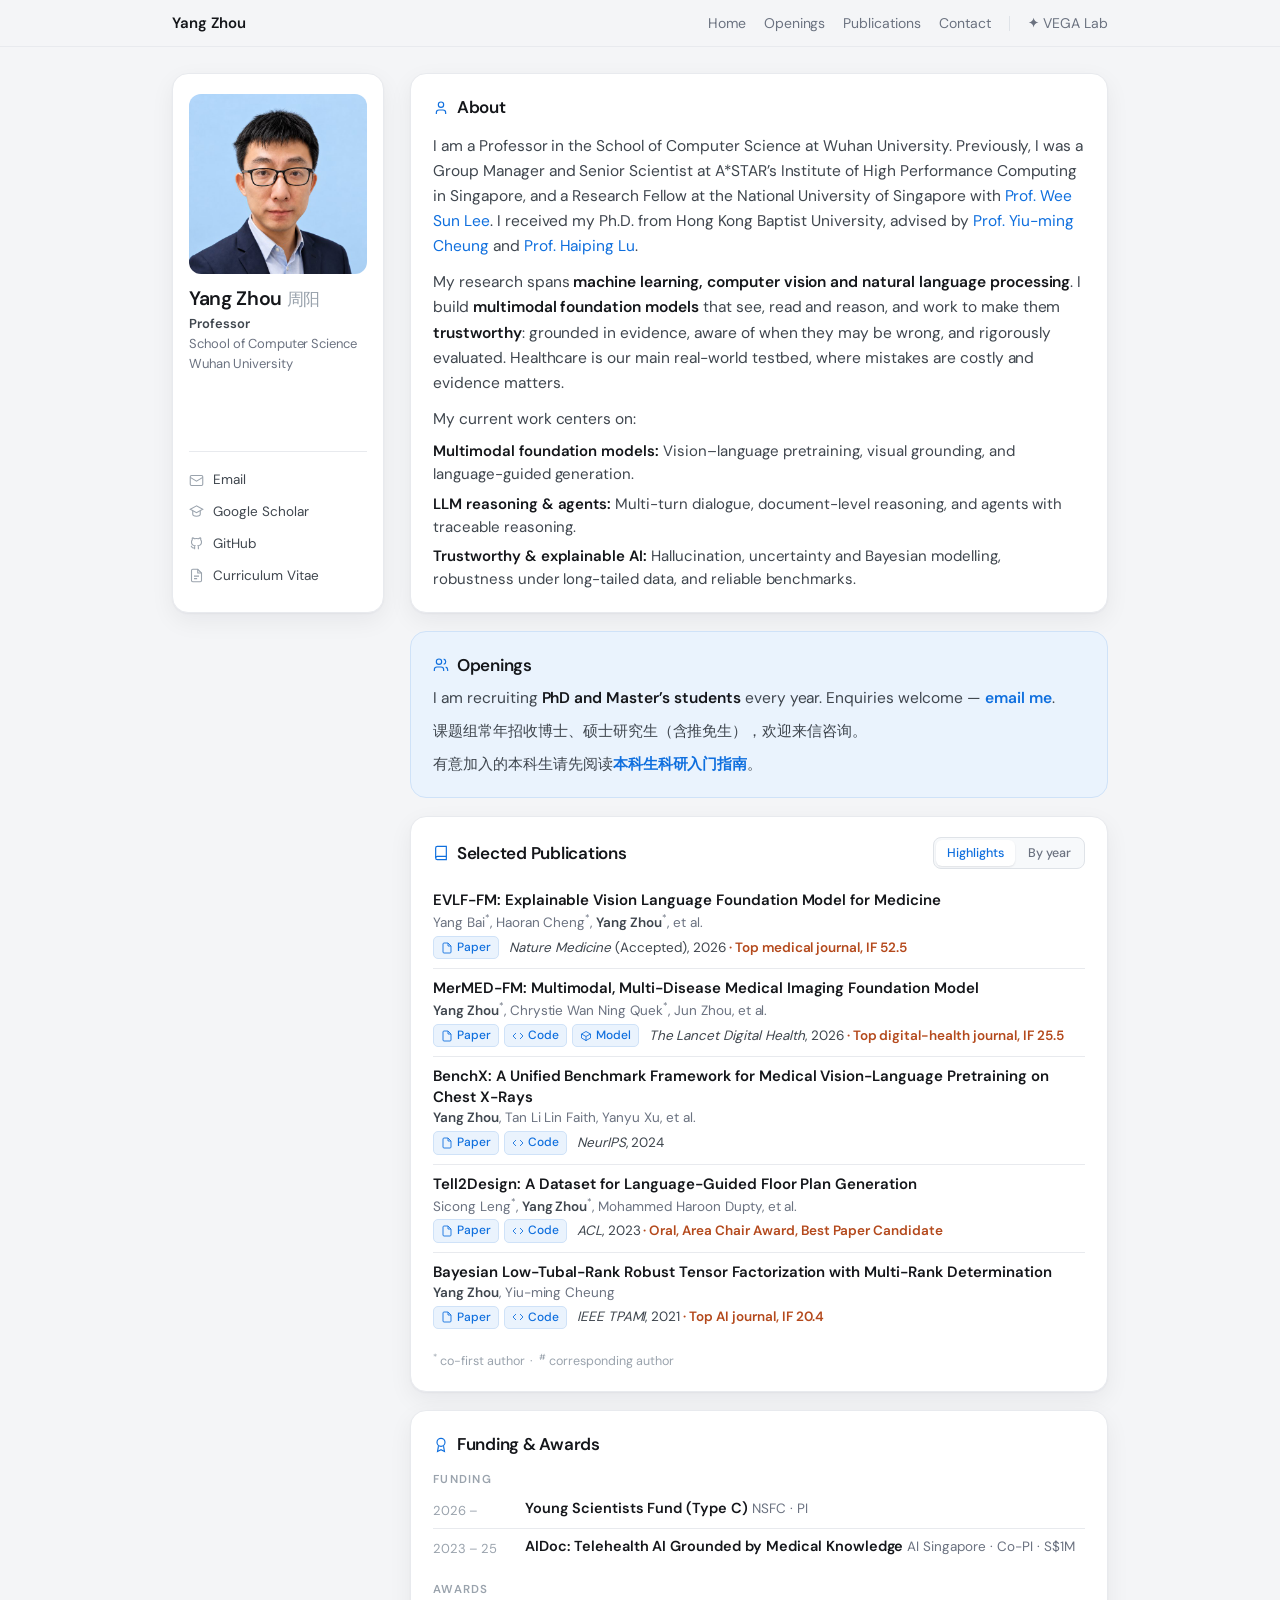
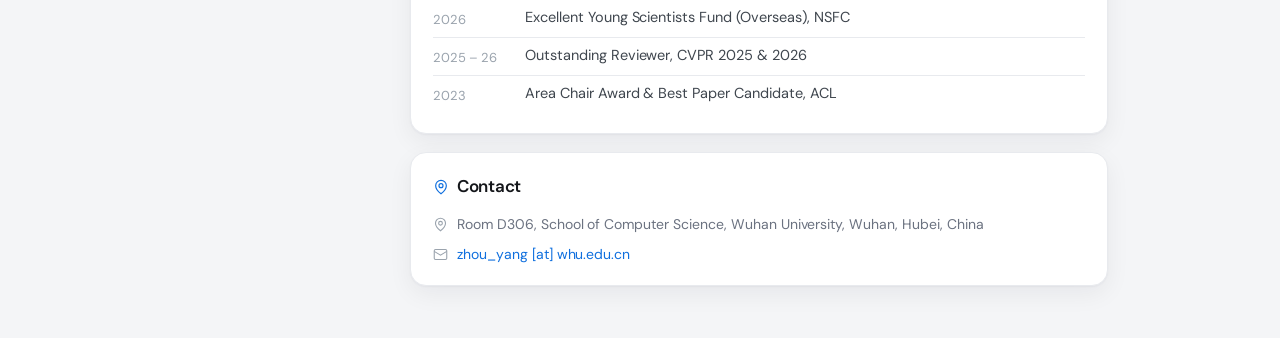
==== commit 13815223: "Publications: Selected Publications heading with Highlights / By year tabs; drop Scholar pointer and" ====
--- a/index.html
+++ b/index.html
@@ -94,10 +94,10 @@
 
   <section class="card" id="publications">
       <div class="sec-head">
-        <h2><svg class="icon" viewBox="0 0 24 24" fill="none" stroke="currentColor" aria-hidden="true"><path d="M4 19.5A2.5 2.5 0 0 1 6.5 17H20"></path><path d="M6.5 2H20v20H6.5A2.5 2.5 0 0 1 4 19.5v-15A2.5 2.5 0 0 1 6.5 2Z"></path></svg> Publications</h2>
-        <div class="seg" role="tablist" aria-label="Publication list">
-          <button type="button" role="tab" id="tab-selected" aria-controls="pub-selected" aria-selected="true">Selected</button>
-          <button type="button" role="tab" id="tab-all" aria-controls="pub-all" aria-selected="false">All by year</button>
+        <h2><svg class="icon" viewBox="0 0 24 24" fill="none" stroke="currentColor" aria-hidden="true"><path d="M4 19.5A2.5 2.5 0 0 1 6.5 17H20"></path><path d="M6.5 2H20v20H6.5A2.5 2.5 0 0 1 4 19.5v-15A2.5 2.5 0 0 1 6.5 2Z"></path></svg> Selected Publications</h2>
+        <div class="seg" role="tablist" aria-label="Publication view">
+          <button type="button" role="tab" id="tab-selected" aria-controls="pub-selected" aria-selected="true">Highlights</button>
+          <button type="button" role="tab" id="tab-all" aria-controls="pub-all" aria-selected="false">By year</button>
         </div>
       </div>
       <div class="pub-panel on" id="pub-selected" role="tabpanel" aria-labelledby="tab-selected">
@@ -128,6 +128,7 @@
           </div>
       </div>
       <div class="pub-panel pubs" id="pub-all" role="tabpanel" aria-labelledby="tab-all">
+        <h3 class="nojs">By year</h3>
         <div class="row"><div class="yr">2026</div><ol class="d">
           <li><a class="t" href="https://arxiv.org/abs/2509.24231" rel="noopener">EVLF-FM: Explainable Vision Language Foundation Model for Medicine</a><div class="m"><span class="au">Yang Bai<sup>*</sup>, Haoran Cheng<sup>*</sup>, <b>Yang Zhou</b><sup>*</sup>, et al.</span> &middot; <em>Nature Medicine</em> (Accepted)<span class="award"> &middot; Top medical journal, IF 52.5</span></div></li>
           <li><a class="t" href="https://doi.org/10.1016/j.landig.2026.101007" rel="noopener">MerMED-FM: Multimodal, Multi-Disease Medical Imaging Foundation Model</a><div class="m"><span class="au"><b>Yang Zhou</b><sup>*</sup>, Chrystie Wan Ning Quek<sup>*</sup>, Jun Zhou, et al.</span> &middot; <em>The Lancet Digital Health</em><span class="award"> &middot; Top digital-health journal, IF 25.5</span></div></li>
@@ -205,8 +206,9 @@
       (s ? '?subject=' + encodeURIComponent(s) : '');
   }
 })();
-/* Publications: one card, two lists. Without JS both lists show and the
-   switch is hidden; #all-publications opens the full list. */
+/* Publications: one card, two views of the same selection (highlights, by
+   year). Without JS both show and the tabs are hidden; #all-publications
+   opens the by-year view. */
 (function () {
   var tabs = document.querySelectorAll('.seg [role="tab"]'), i;
   function show(id) {
--- a/assets/css/style.css
+++ b/assets/css/style.css
@@ -158,7 +158,7 @@
 .pubs .award{color:var(--award);font-weight:600}
 
 /* --------------------------------------------------- publications switch -- */
-/* Selected / All by year share one card; the switch only exists with JS */
+/* Highlights / By year share one card; the tabs only exist with JS */
 .sec-head{display:flex;align-items:center;justify-content:space-between;gap:12px;
   flex-wrap:wrap;margin-bottom:12px}
 .sec-head h2{margin:0}
@@ -170,6 +170,7 @@
 .seg button:hover{color:var(--ink)}
 .seg button[aria-selected="true"]{background:var(--card);color:var(--accent);
   box-shadow:0 1px 2px rgba(16,24,40,.1)}
+.js .nojs{display:none}
 .js .pub-panel:not(.on){display:none}
 .pub-panel + .pub-panel{margin-top:14px}
 .js .pub-panel + .pub-panel{margin-top:0}
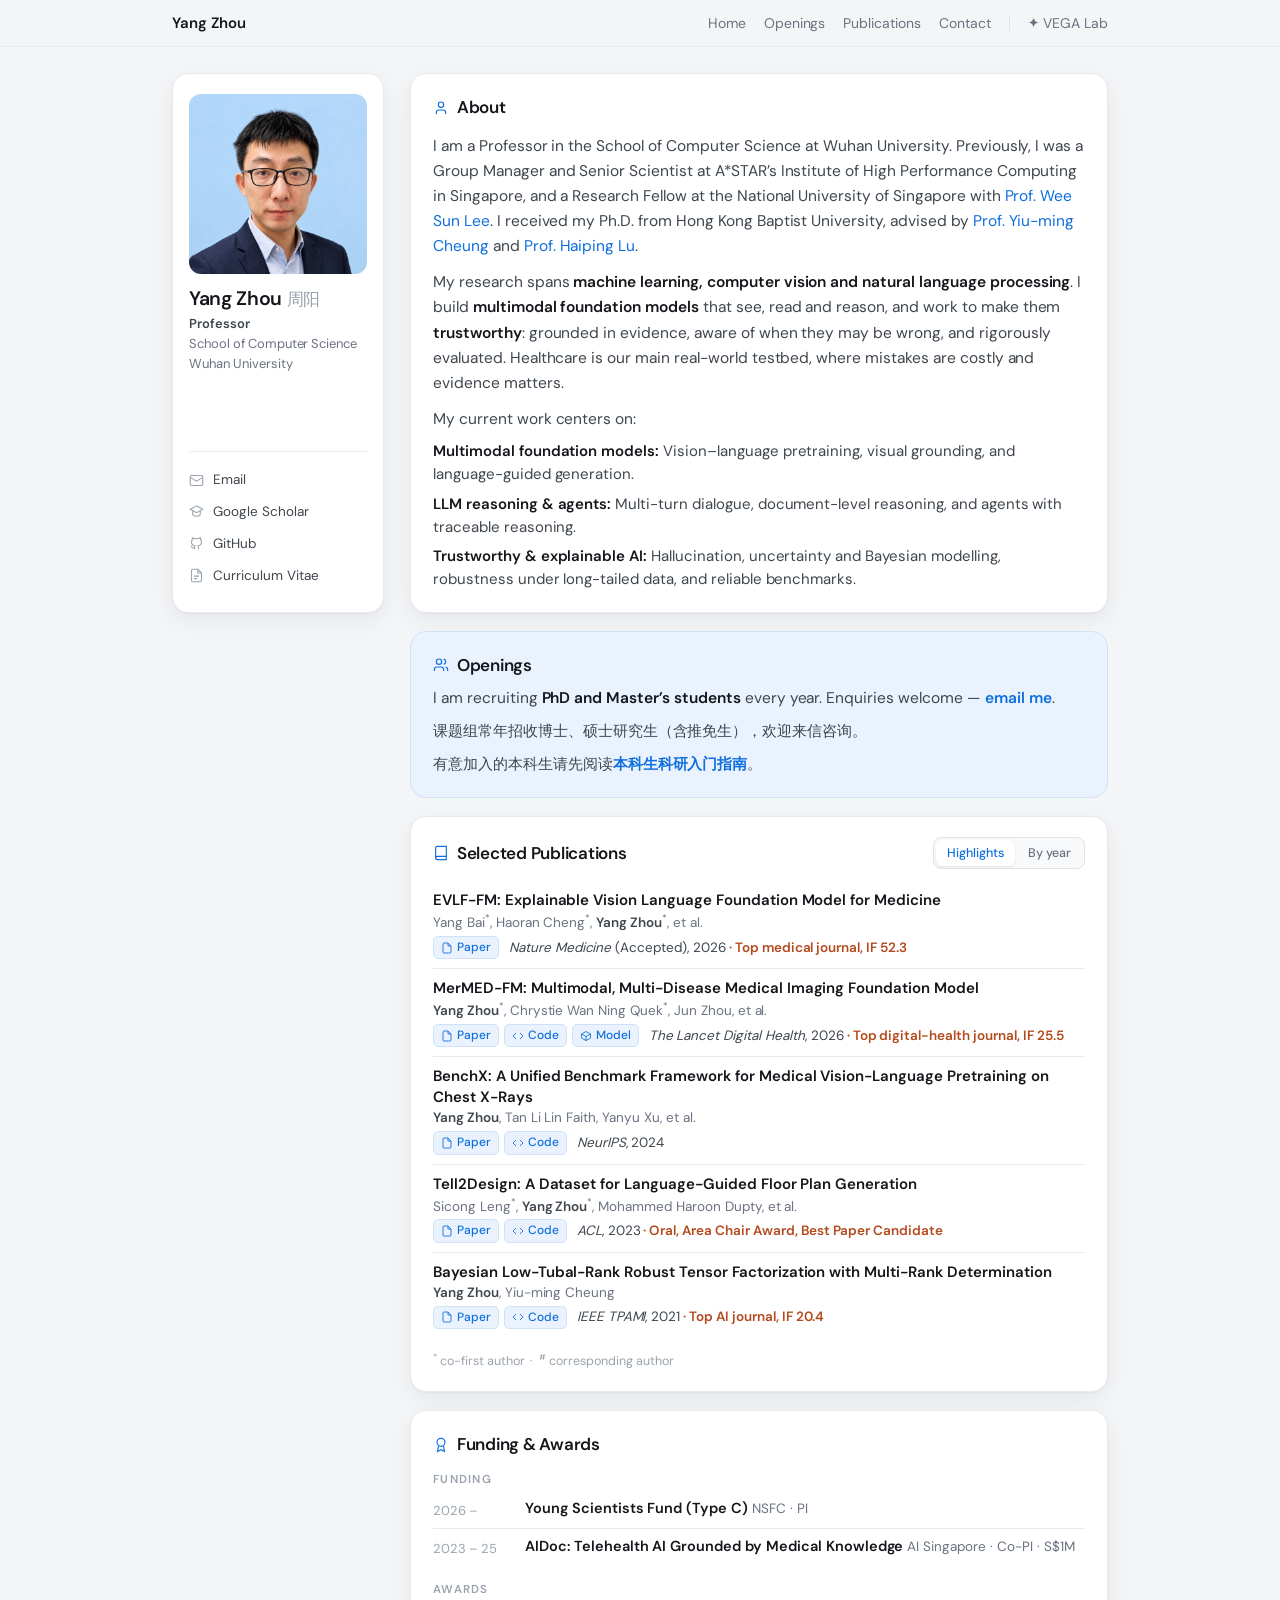
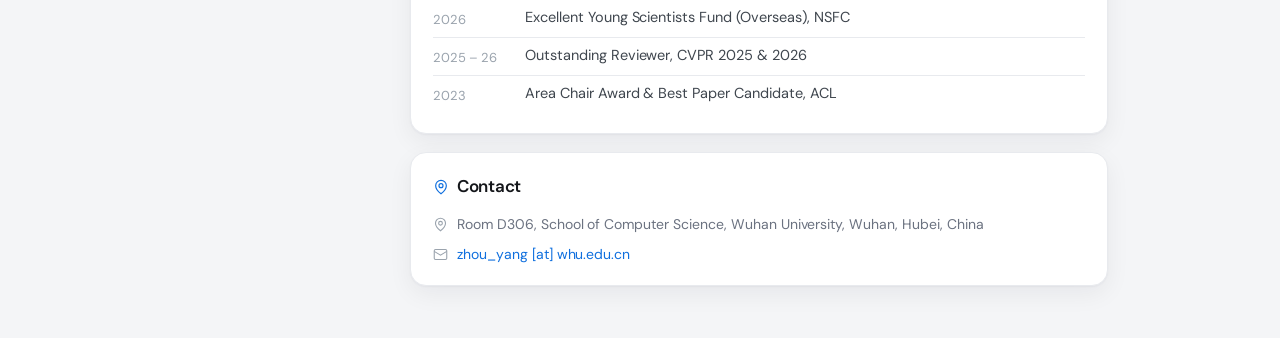
==== commit 9ffee655: "Nature Medicine IF 52.3 per the journal's metrics page; highlight Ve in the lab title again" ====
--- a/index.html
+++ b/index.html
@@ -104,7 +104,7 @@
           <div class="pub">
             <div class="t">EVLF-FM: Explainable Vision Language Foundation Model for Medicine</div>
             <div class="au">Yang Bai<sup>*</sup>, Haoran Cheng<sup>*</sup>, <b>Yang Zhou</b><sup>*</sup>, et al.</div>
-            <div class="vn"><span class="lk"><a href="https://arxiv.org/pdf/2509.24231" rel="noopener"><svg class="icon" viewBox="0 0 24 24" fill="none" stroke="currentColor" aria-hidden="true"><path d="M14 2H6a2 2 0 0 0-2 2v16a2 2 0 0 0 2 2h12a2 2 0 0 0 2-2V8Z"></path><path d="M14 2v6h6"></path></svg>Paper</a></span><span><em>Nature Medicine</em> (Accepted), 2026<span class="award"> &middot; Top medical journal, IF 52.5</span></span></div>
+            <div class="vn"><span class="lk"><a href="https://arxiv.org/pdf/2509.24231" rel="noopener"><svg class="icon" viewBox="0 0 24 24" fill="none" stroke="currentColor" aria-hidden="true"><path d="M14 2H6a2 2 0 0 0-2 2v16a2 2 0 0 0 2 2h12a2 2 0 0 0 2-2V8Z"></path><path d="M14 2v6h6"></path></svg>Paper</a></span><span><em>Nature Medicine</em> (Accepted), 2026<span class="award"> &middot; Top medical journal, IF 52.3</span></span></div>
           </div>
           <div class="pub">
             <div class="t">MerMED-FM: Multimodal, Multi-Disease Medical Imaging Foundation Model</div>
@@ -130,7 +130,7 @@
       <div class="pub-panel pubs" id="pub-all" role="tabpanel" aria-labelledby="tab-all">
         <h3 class="nojs">By year</h3>
         <div class="row"><div class="yr">2026</div><ol class="d">
-          <li><a class="t" href="https://arxiv.org/abs/2509.24231" rel="noopener">EVLF-FM: Explainable Vision Language Foundation Model for Medicine</a><div class="m"><span class="au">Yang Bai<sup>*</sup>, Haoran Cheng<sup>*</sup>, <b>Yang Zhou</b><sup>*</sup>, et al.</span> &middot; <em>Nature Medicine</em> (Accepted)<span class="award"> &middot; Top medical journal, IF 52.5</span></div></li>
+          <li><a class="t" href="https://arxiv.org/abs/2509.24231" rel="noopener">EVLF-FM: Explainable Vision Language Foundation Model for Medicine</a><div class="m"><span class="au">Yang Bai<sup>*</sup>, Haoran Cheng<sup>*</sup>, <b>Yang Zhou</b><sup>*</sup>, et al.</span> &middot; <em>Nature Medicine</em> (Accepted)<span class="award"> &middot; Top medical journal, IF 52.3</span></div></li>
           <li><a class="t" href="https://doi.org/10.1016/j.landig.2026.101007" rel="noopener">MerMED-FM: Multimodal, Multi-Disease Medical Imaging Foundation Model</a><div class="m"><span class="au"><b>Yang Zhou</b><sup>*</sup>, Chrystie Wan Ning Quek<sup>*</sup>, Jun Zhou, et al.</span> &middot; <em>The Lancet Digital Health</em><span class="award"> &middot; Top digital-health journal, IF 25.5</span></div></li>
           <li><a class="t" href="https://ojs.aaai.org/index.php/AAAI/article/view/40821/44782" rel="noopener">Note2Chat: Improving LLMs for Multi-Turn Clinical History Taking Using Medical Notes</a><div class="m"><span class="au"><b>Yang Zhou</b><sup>*</sup>, Zhenting Sheng<sup>*</sup>, Mingrui Tan, et al.</span> &middot; <em>AAAI</em></div></li>
           <li><a class="t" href="https://arxiv.org/abs/2605.01309" rel="noopener">CUE: Concept-Aware Multi-Label Expansion to Mitigate Concept Confusion in Long-Tailed Learning</a><div class="m"><span class="au">Ruichi Zhang<sup>*</sup>, Chikai Shang<sup>*</sup>, Jiacheng Yang, Mengke Li, <b>Yang Zhou</b>, et al.</span> &middot; <em>CVPR</em></div></li>
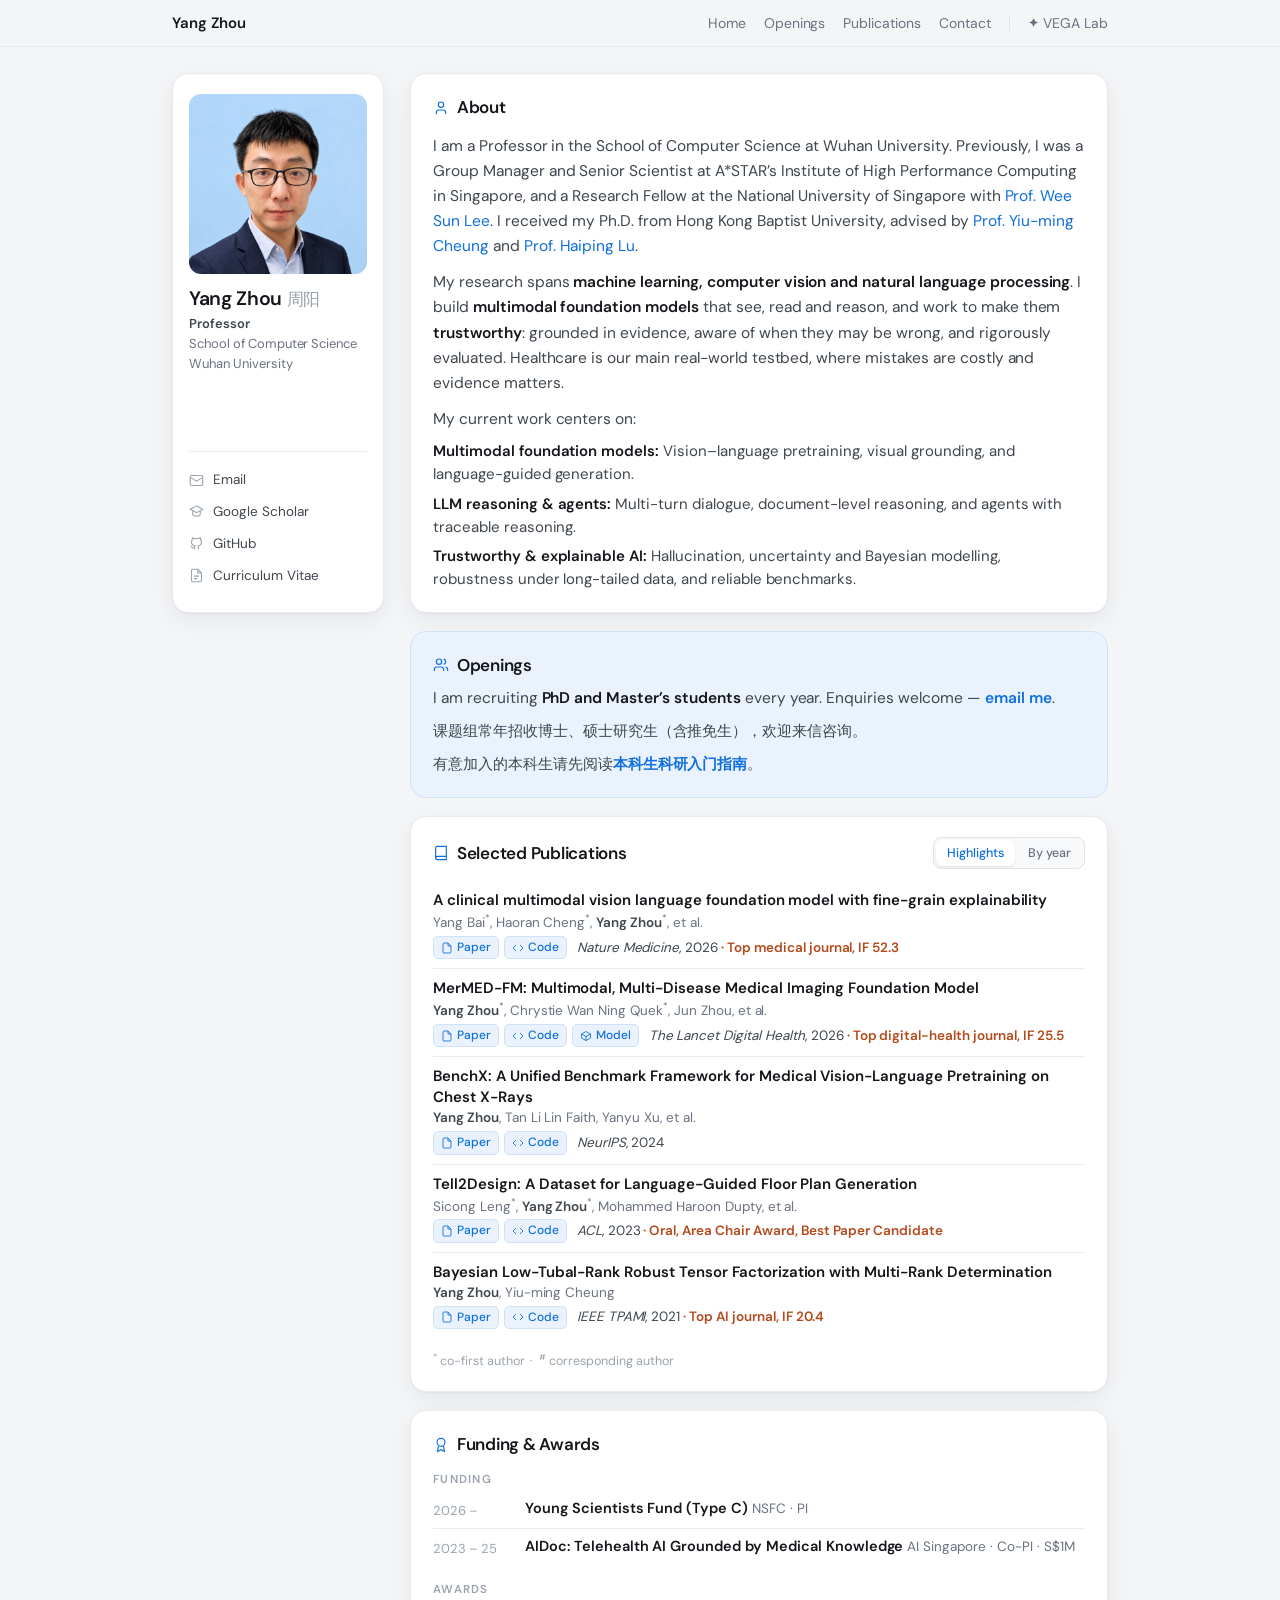
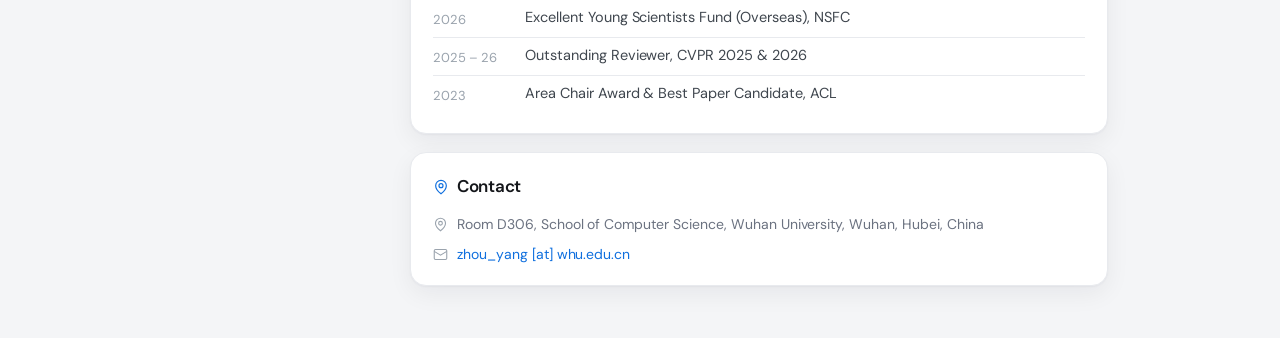
==== commit 5db318f4: "EVLF: published Nature Medicine version (title, DOI, code), in the homepage and the guide's referenc" ====
--- a/index.html
+++ b/index.html
@@ -102,9 +102,9 @@
       </div>
       <div class="pub-panel on" id="pub-selected" role="tabpanel" aria-labelledby="tab-selected">
           <div class="pub">
-            <div class="t">EVLF-FM: Explainable Vision Language Foundation Model for Medicine</div>
+            <div class="t">A clinical multimodal vision language foundation model with fine-grain explainability</div>
             <div class="au">Yang Bai<sup>*</sup>, Haoran Cheng<sup>*</sup>, <b>Yang Zhou</b><sup>*</sup>, et al.</div>
-            <div class="vn"><span class="lk"><a href="https://arxiv.org/pdf/2509.24231" rel="noopener"><svg class="icon" viewBox="0 0 24 24" fill="none" stroke="currentColor" aria-hidden="true"><path d="M14 2H6a2 2 0 0 0-2 2v16a2 2 0 0 0 2 2h12a2 2 0 0 0 2-2V8Z"></path><path d="M14 2v6h6"></path></svg>Paper</a></span><span><em>Nature Medicine</em> (Accepted), 2026<span class="award"> &middot; Top medical journal, IF 52.3</span></span></div>
+            <div class="vn"><span class="lk"><a href="https://doi.org/10.1038/s41591-026-04655-5" rel="noopener"><svg class="icon" viewBox="0 0 24 24" fill="none" stroke="currentColor" aria-hidden="true"><path d="M14 2H6a2 2 0 0 0-2 2v16a2 2 0 0 0 2 2h12a2 2 0 0 0 2-2V8Z"></path><path d="M14 2v6h6"></path></svg>Paper</a><a href="https://github.com/baiyang4/EVLF" rel="noopener"><svg class="icon" viewBox="0 0 24 24" fill="none" stroke="currentColor" aria-hidden="true"><path d="m16 18 6-6-6-6M8 6l-6 6 6 6"></path></svg>Code</a></span><span><em>Nature Medicine</em>, 2026<span class="award"> &middot; Top medical journal, IF 52.3</span></span></div>
           </div>
           <div class="pub">
             <div class="t">MerMED-FM: Multimodal, Multi-Disease Medical Imaging Foundation Model</div>
@@ -130,7 +130,7 @@
       <div class="pub-panel pubs" id="pub-all" role="tabpanel" aria-labelledby="tab-all">
         <h3 class="nojs">By year</h3>
         <div class="row"><div class="yr">2026</div><ol class="d">
-          <li><a class="t" href="https://arxiv.org/abs/2509.24231" rel="noopener">EVLF-FM: Explainable Vision Language Foundation Model for Medicine</a><div class="m"><span class="au">Yang Bai<sup>*</sup>, Haoran Cheng<sup>*</sup>, <b>Yang Zhou</b><sup>*</sup>, et al.</span> &middot; <em>Nature Medicine</em> (Accepted)<span class="award"> &middot; Top medical journal, IF 52.3</span></div></li>
+          <li><a class="t" href="https://doi.org/10.1038/s41591-026-04655-5" rel="noopener">A clinical multimodal vision language foundation model with fine-grain explainability</a><div class="m"><span class="au">Yang Bai<sup>*</sup>, Haoran Cheng<sup>*</sup>, <b>Yang Zhou</b><sup>*</sup>, et al.</span> &middot; <em>Nature Medicine</em><span class="award"> &middot; Top medical journal, IF 52.3</span></div></li>
           <li><a class="t" href="https://doi.org/10.1016/j.landig.2026.101007" rel="noopener">MerMED-FM: Multimodal, Multi-Disease Medical Imaging Foundation Model</a><div class="m"><span class="au"><b>Yang Zhou</b><sup>*</sup>, Chrystie Wan Ning Quek<sup>*</sup>, Jun Zhou, et al.</span> &middot; <em>The Lancet Digital Health</em><span class="award"> &middot; Top digital-health journal, IF 25.5</span></div></li>
           <li><a class="t" href="https://ojs.aaai.org/index.php/AAAI/article/view/40821/44782" rel="noopener">Note2Chat: Improving LLMs for Multi-Turn Clinical History Taking Using Medical Notes</a><div class="m"><span class="au"><b>Yang Zhou</b><sup>*</sup>, Zhenting Sheng<sup>*</sup>, Mingrui Tan, et al.</span> &middot; <em>AAAI</em></div></li>
           <li><a class="t" href="https://arxiv.org/abs/2605.01309" rel="noopener">CUE: Concept-Aware Multi-Label Expansion to Mitigate Concept Confusion in Long-Tailed Learning</a><div class="m"><span class="au">Ruichi Zhang<sup>*</sup>, Chikai Shang<sup>*</sup>, Jiacheng Yang, Mengke Li, <b>Yang Zhou</b>, et al.</span> &middot; <em>CVPR</em></div></li>
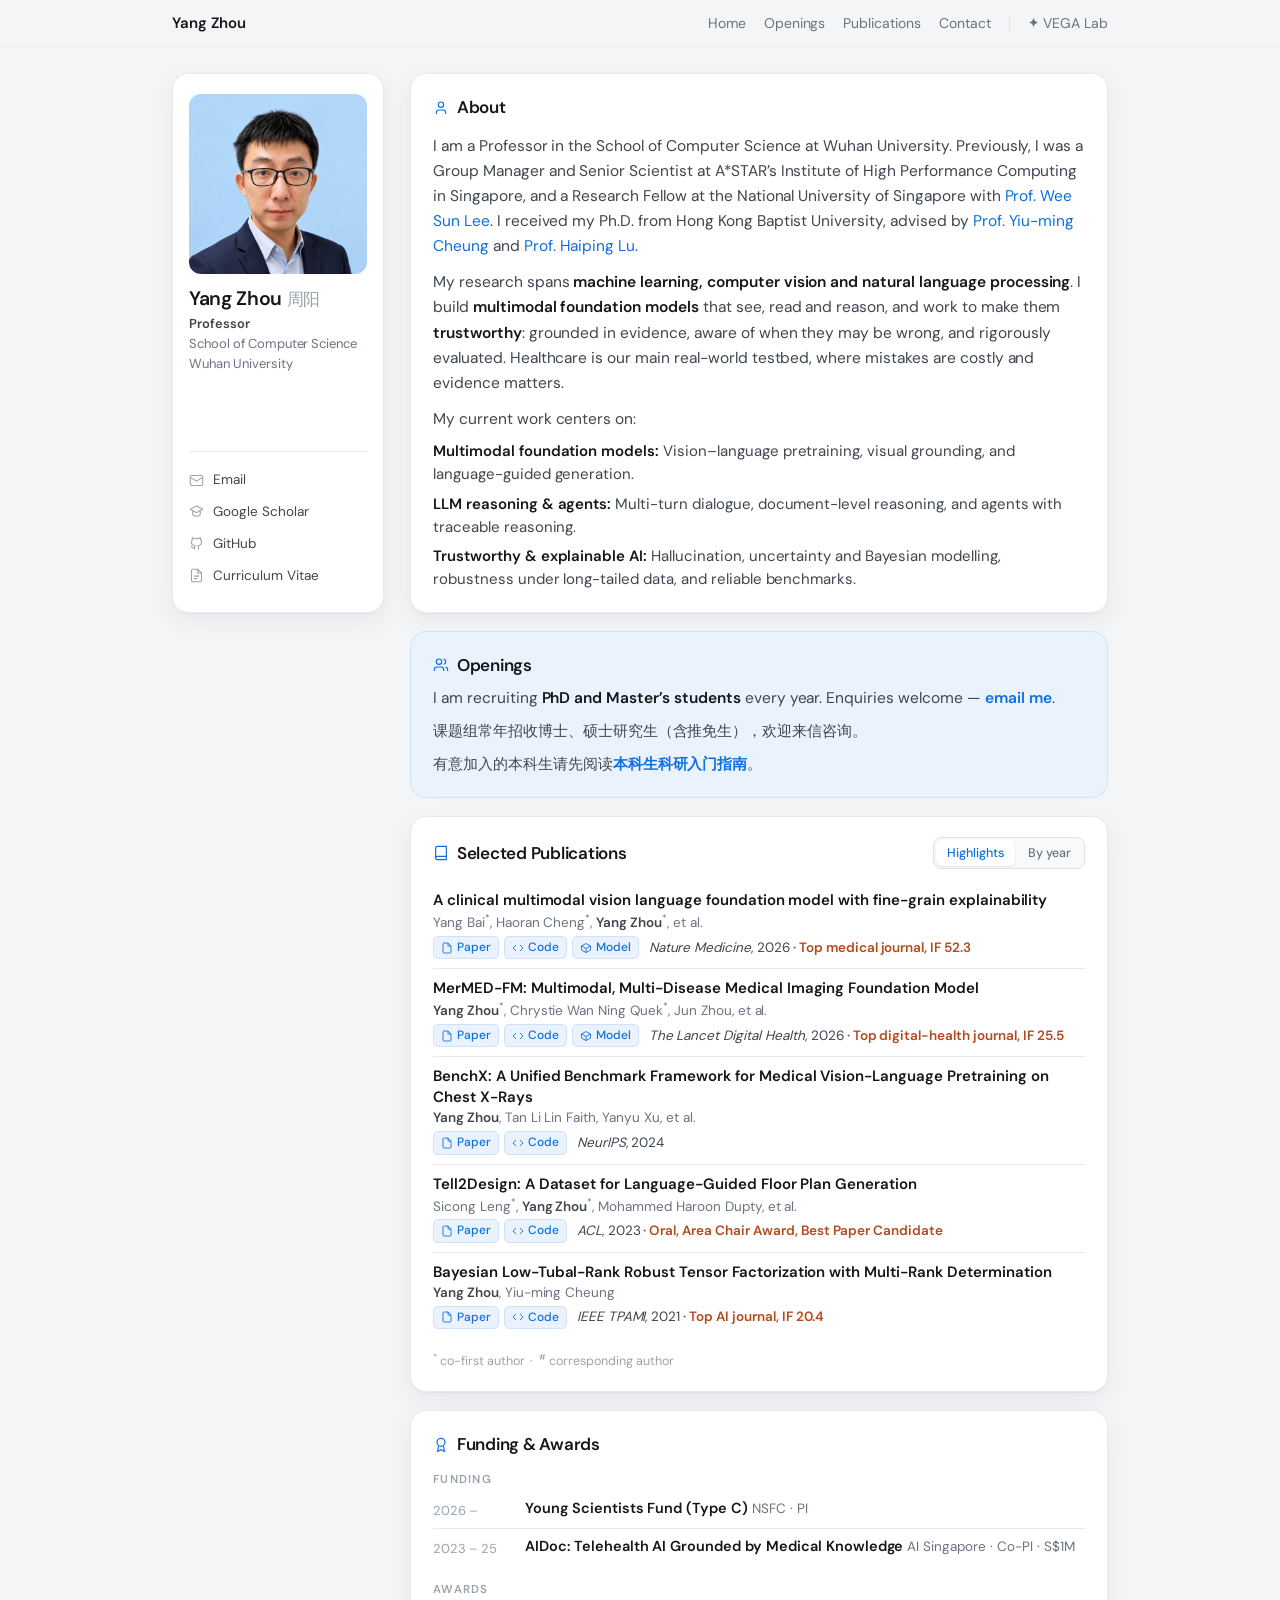
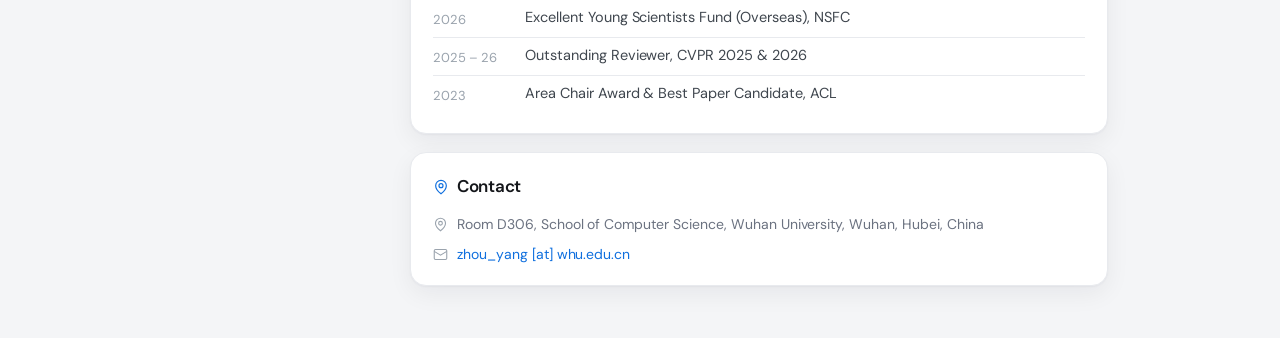
==== commit 2cbf95f1: "EVLF: model link on Hugging Face" ====
--- a/index.html
+++ b/index.html
@@ -104,7 +104,7 @@
           <div class="pub">
             <div class="t">A clinical multimodal vision language foundation model with fine-grain explainability</div>
             <div class="au">Yang Bai<sup>*</sup>, Haoran Cheng<sup>*</sup>, <b>Yang Zhou</b><sup>*</sup>, et al.</div>
-            <div class="vn"><span class="lk"><a href="https://doi.org/10.1038/s41591-026-04655-5" rel="noopener"><svg class="icon" viewBox="0 0 24 24" fill="none" stroke="currentColor" aria-hidden="true"><path d="M14 2H6a2 2 0 0 0-2 2v16a2 2 0 0 0 2 2h12a2 2 0 0 0 2-2V8Z"></path><path d="M14 2v6h6"></path></svg>Paper</a><a href="https://github.com/baiyang4/EVLF" rel="noopener"><svg class="icon" viewBox="0 0 24 24" fill="none" stroke="currentColor" aria-hidden="true"><path d="m16 18 6-6-6-6M8 6l-6 6 6 6"></path></svg>Code</a></span><span><em>Nature Medicine</em>, 2026<span class="award"> &middot; Top medical journal, IF 52.3</span></span></div>
+            <div class="vn"><span class="lk"><a href="https://doi.org/10.1038/s41591-026-04655-5" rel="noopener"><svg class="icon" viewBox="0 0 24 24" fill="none" stroke="currentColor" aria-hidden="true"><path d="M14 2H6a2 2 0 0 0-2 2v16a2 2 0 0 0 2 2h12a2 2 0 0 0 2-2V8Z"></path><path d="M14 2v6h6"></path></svg>Paper</a><a href="https://github.com/baiyang4/EVLF" rel="noopener"><svg class="icon" viewBox="0 0 24 24" fill="none" stroke="currentColor" aria-hidden="true"><path d="m16 18 6-6-6-6M8 6l-6 6 6 6"></path></svg>Code</a><a href="https://huggingface.co/yangbai123/EVLF-FM" rel="noopener"><svg class="icon" viewBox="0 0 24 24" fill="none" stroke="currentColor" aria-hidden="true"><path d="m21 8-9-5-9 5v8l9 5 9-5Z"></path><path d="m3 8 9 5 9-5"></path><path d="M12 13v9"></path></svg>Model</a></span><span><em>Nature Medicine</em>, 2026<span class="award"> &middot; Top medical journal, IF 52.3</span></span></div>
           </div>
           <div class="pub">
             <div class="t">MerMED-FM: Multimodal, Multi-Disease Medical Imaging Foundation Model</div>
